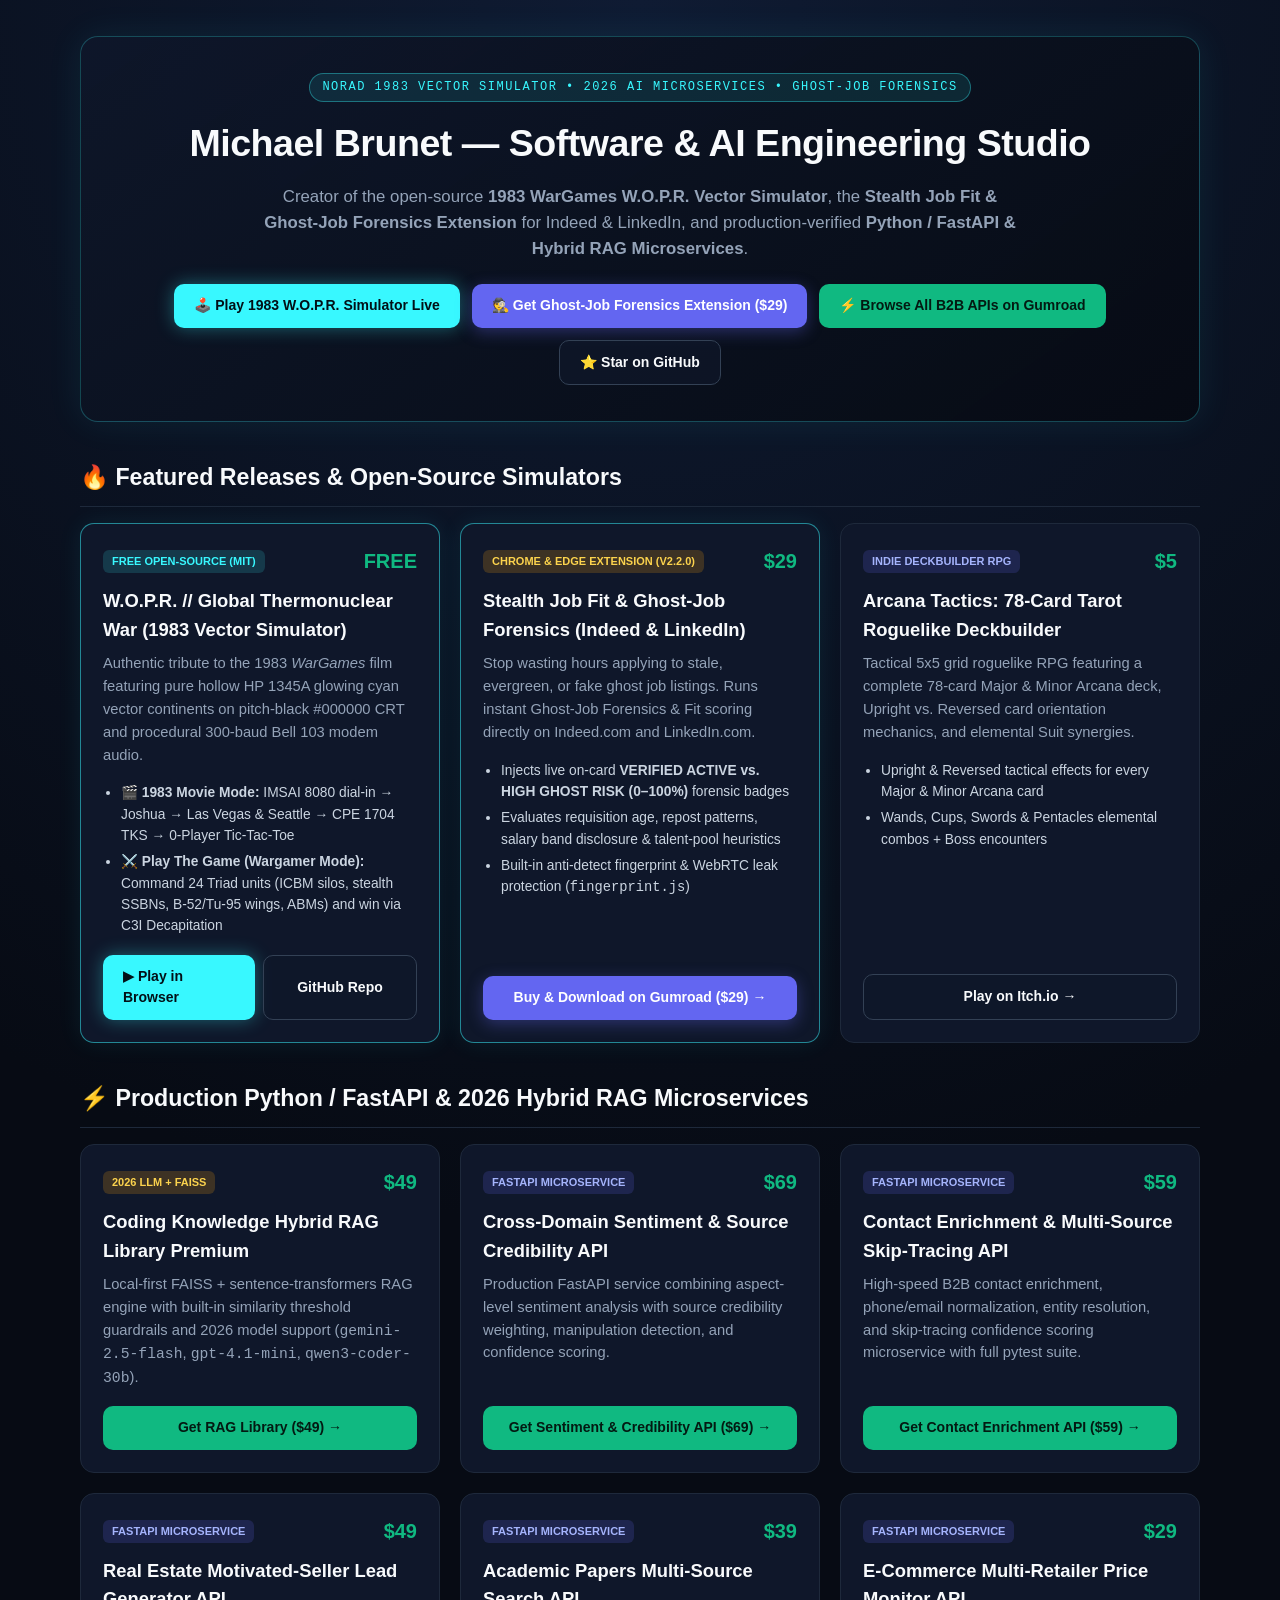
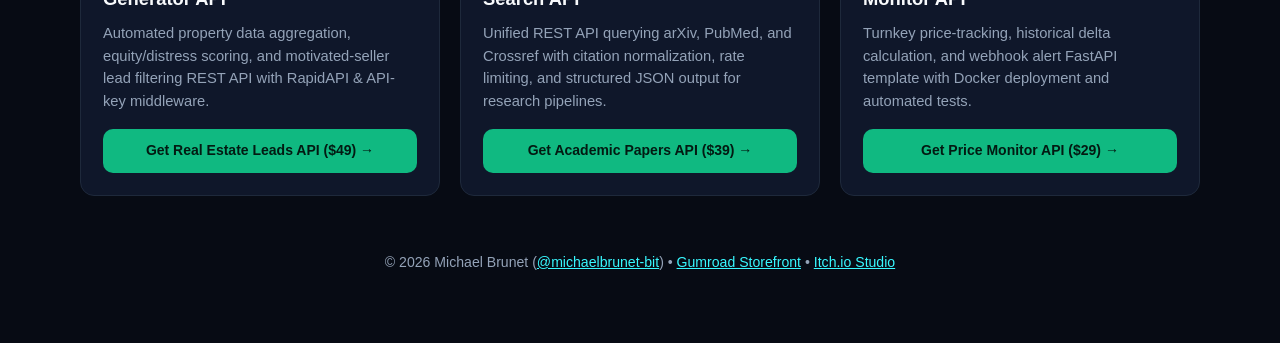
==== index.html @ faa0c436 "Deploy official Developer Storefront & Interactive Demo Hub" ====
<!DOCTYPE html>
<html lang="en">
<head>
  <meta charset="UTF-8" />
  <meta name="viewport" content="width=device-width, initial-scale=1.0" />
  <title>Michael Brunet — AI Engineering, B2B Microservices, Browser Forensics &amp; Retro Simulations</title>
  <meta name="description" content="Production Python/FastAPI B2B microservices, Hybrid FAISS RAG libraries, Stealth Job Fit & Ghost-Job Forensics Chrome Extension, and the open-source 1983 WarGames W.O.P.R. Vector Simulator." />
  <style>
    :root {
      --bg: #070b14;
      --card: #0f172a;
      --border: #1e293b;
      --cyan: #38f8ff;
      --indigo: #6366f1;
      --emerald: #10b981;
      --amber: #f59e0b;
      --text: #f8fafc;
      --muted: #94a3b8;
    }
    * { box-sizing: border-box; }
    body {
      margin: 0;
      font-family: -apple-system, BlinkMacSystemFont, "Segoe UI", Roboto, Inter, sans-serif;
      background: radial-gradient(circle at top, #0f1b33 0%, var(--bg) 60%);
      color: var(--text);
      line-height: 1.55;
    }
    .wrap { max-width: 1160px; margin: 0 auto; padding: 36px 20px 72px; }
    header {
      text-align: center;
      padding: 36px 24px;
      border: 1px solid rgba(56, 248, 255, 0.25);
      border-radius: 18px;
      background: linear-gradient(145deg, rgba(15,23,42,0.92), rgba(7,11,20,0.96));
      box-shadow: 0 0 36px rgba(56, 248, 255, 0.08);
      margin-bottom: 38px;
    }
    .eyebrow {
      display: inline-block;
      font-family: "Courier New", monospace;
      font-size: 12px;
      letter-spacing: 1.5px;
      color: var(--cyan);
      background: rgba(56, 248, 255, 0.1);
      border: 1px solid rgba(56, 248, 255, 0.35);
      padding: 4px 12px;
      border-radius: 999px;
      margin-bottom: 12px;
    }
    h1 { font-size: 2.35rem; margin: 0 0 12px; letter-spacing: -0.5px; }
    .hero-sub { max-width: 760px; margin: 0 auto 22px; color: var(--muted); font-size: 1.05rem; }
    .hero-actions { display: flex; flex-wrap: wrap; gap: 12px; justify-content: center; }
    .btn {
      display: inline-flex; align-items: center; gap: 8px;
      padding: 11px 20px; border-radius: 10px; font-weight: 700; font-size: 14px;
      text-decoration: none; transition: transform 0.15s, box-shadow 0.15s;
    }
    .btn:hover { transform: translateY(-2px); }
    .btn-cyan { background: var(--cyan); color: #021017; box-shadow: 0 0 18px rgba(56,248,255,0.35); }
    .btn-indigo { background: var(--indigo); color: #fff; box-shadow: 0 4px 16px rgba(99,102,241,0.35); }
    .btn-emerald { background: var(--emerald); color: #031a12; }
    .btn-outline { border: 1px solid #334155; color: var(--text); background: rgba(15,23,42,0.7); }
    .section-title {
      font-size: 1.45rem; margin: 38px 0 16px; display: flex; align-items: center; gap: 10px;
      border-bottom: 1px solid var(--border); padding-bottom: 10px;
    }
    .grid {
      display: grid;
      grid-template-columns: repeat(auto-fill, minmax(330px, 1fr));
      gap: 20px;
    }
    .card {
      background: var(--card);
      border: 1px solid var(--border);
      border-radius: 14px;
      padding: 22px;
      display: flex;
      flex-direction: column;
      justify-content: space-between;
    }
    .card.featured {
      border-color: rgba(56, 248, 255, 0.5);
      box-shadow: 0 0 24px rgba(56, 248, 255, 0.08);
    }
    .badge-row { display: flex; justify-content: space-between; align-items: center; margin-bottom: 10px; }
    .tag {
      font-size: 11px; font-weight: 700; text-transform: uppercase;
      padding: 3px 9px; border-radius: 6px; background: rgba(99,102,241,0.18); color: #a5b4fc;
    }
    .tag.free { background: rgba(56,248,255,0.15); color: var(--cyan); }
    .tag.hot { background: rgba(245,158,11,0.2); color: #fcd34d; }
    .price { font-size: 1.25rem; font-weight: 800; color: var(--emerald); }
    .card h3 { margin: 4px 0 8px; font-size: 1.15rem; }
    .card p { color: var(--muted); font-size: 0.92rem; margin: 0 0 16px; }
    .bullets { margin: 0 0 18px; padding-left: 18px; color: #cbd5e1; font-size: 0.86rem; }
    .bullets li { margin-bottom: 5px; }
    footer { text-align: center; margin-top: 56px; color: var(--muted); font-size: 0.88rem; }
  </style>
</head>
<body>
  <div class="wrap">
    <header>
      <div class="eyebrow">NORAD 1983 VECTOR SIMULATOR • 2026 AI MICROSERVICES • GHOST-JOB FORENSICS</div>
      <h1>Michael Brunet — Software &amp; AI Engineering Studio</h1>
      <p class="hero-sub">
        Creator of the open-source <strong>1983 WarGames W.O.P.R. Vector Simulator</strong>, the <strong>Stealth Job Fit &amp; Ghost-Job Forensics Extension</strong> for Indeed &amp; LinkedIn, and production-verified <strong>Python / FastAPI &amp; Hybrid RAG Microservices</strong>.
      </p>
      <div class="hero-actions">
        <a class="btn btn-cyan" href="https://michaelbrunet-bit.github.io/GTW-1983-WOPR-Simulator/" target="_blank">🕹️ Play 1983 W.O.P.R. Simulator Live</a>
        <a class="btn btn-indigo" href="https://brunetmike.gumroad.com/l/uckkb" target="_blank">🕵️ Get Ghost-Job Forensics Extension ($29)</a>
        <a class="btn btn-emerald" href="https://brunetmike.gumroad.com" target="_blank">⚡ Browse All B2B APIs on Gumroad</a>
        <a class="btn btn-outline" href="https://github.com/michaelbrunet-bit/GTW-1983-WOPR-Simulator" target="_blank">⭐ Star on GitHub</a>
      </div>
    </header>

    <h2 class="section-title">🔥 Featured Releases &amp; Open-Source Simulators</h2>
    <div class="grid">
      <div class="card featured">
        <div>
          <div class="badge-row">
            <span class="tag free">FREE OPEN-SOURCE (MIT)</span>
            <span class="price">FREE</span>
          </div>
          <h3>W.O.P.R. // Global Thermonuclear War (1983 Vector Simulator)</h3>
          <p>Authentic tribute to the 1983 <em>WarGames</em> film featuring pure hollow HP 1345A glowing cyan vector continents on pitch-black #000000 CRT and procedural 300-baud Bell 103 modem audio.</p>
          <ul class="bullets">
            <li><strong>🎬 1983 Movie Mode:</strong> IMSAI 8080 dial-in → Joshua → Las Vegas &amp; Seattle → CPE 1704 TKS → 0-Player Tic-Tac-Toe</li>
            <li><strong>⚔️ Play The Game (Wargamer Mode):</strong> Command 24 Triad units (ICBM silos, stealth SSBNs, B-52/Tu-95 wings, ABMs) and win via C3I Decapitation</li>
          </ul>
        </div>
        <div style="display:flex; gap:8px;">
          <a class="btn btn-cyan" style="flex:1; justify-content:center;" href="https://michaelbrunet-bit.github.io/GTW-1983-WOPR-Simulator/" target="_blank">▶ Play in Browser</a>
          <a class="btn btn-outline" style="flex:1; justify-content:center;" href="https://github.com/michaelbrunet-bit/GTW-1983-WOPR-Simulator" target="_blank">GitHub Repo</a>
        </div>
      </div>

      <div class="card featured">
        <div>
          <div class="badge-row">
            <span class="tag hot">CHROME &amp; EDGE EXTENSION (v2.2.0)</span>
            <span class="price">$29</span>
          </div>
          <h3>Stealth Job Fit &amp; Ghost-Job Forensics (Indeed &amp; LinkedIn)</h3>
          <p>Stop wasting hours applying to stale, evergreen, or fake ghost job listings. Runs instant Ghost-Job Forensics &amp; Fit scoring directly on Indeed.com and LinkedIn.com.</p>
          <ul class="bullets">
            <li>Injects live on-card <strong>VERIFIED ACTIVE vs. HIGH GHOST RISK (0–100%)</strong> forensic badges</li>
            <li>Evaluates requisition age, repost patterns, salary band disclosure &amp; talent-pool heuristics</li>
            <li>Built-in anti-detect fingerprint &amp; WebRTC leak protection (<code>fingerprint.js</code>)</li>
          </ul>
        </div>
        <a class="btn btn-indigo" style="justify-content:center;" href="https://brunetmike.gumroad.com/l/uckkb" target="_blank">Buy &amp; Download on Gumroad ($29) →</a>
      </div>

      <div class="card">
        <div>
          <div class="badge-row">
            <span class="tag">INDIE DECKBUILDER RPG</span>
            <span class="price">$5</span>
          </div>
          <h3>Arcana Tactics: 78-Card Tarot Roguelike Deckbuilder</h3>
          <p>Tactical 5x5 grid roguelike RPG featuring a complete 78-card Major &amp; Minor Arcana deck, Upright vs. Reversed card orientation mechanics, and elemental Suit synergies.</p>
          <ul class="bullets">
            <li>Upright &amp; Reversed tactical effects for every Major &amp; Minor Arcana card</li>
            <li>Wands, Cups, Swords &amp; Pentacles elemental combos + Boss encounters</li>
          </ul>
        </div>
        <a class="btn btn-outline" style="justify-content:center;" href="https://michaelbrunet-bit.itch.io/arcana-tactics" target="_blank">Play on Itch.io →</a>
      </div>
    </div>

    <h2 class="section-title">⚡ Production Python / FastAPI &amp; 2026 Hybrid RAG Microservices</h2>
    <div class="grid">
      <div class="card">
        <div>
          <div class="badge-row"><span class="tag hot">2026 LLM + FAISS</span><span class="price">$49</span></div>
          <h3>Coding Knowledge Hybrid RAG Library Premium</h3>
          <p>Local-first FAISS + sentence-transformers RAG engine with built-in similarity threshold guardrails and 2026 model support (<code>gemini-2.5-flash</code>, <code>gpt-4.1-mini</code>, <code>qwen3-coder-30b</code>).</p>
        </div>
        <a class="btn btn-emerald" style="justify-content:center;" href="https://brunetmike.gumroad.com/l/rzuiln" target="_blank">Get RAG Library ($49) →</a>
      </div>

      <div class="card">
        <div>
          <div class="badge-row"><span class="tag">FASTAPI MICROSERVICE</span><span class="price">$69</span></div>
          <h3>Cross-Domain Sentiment &amp; Source Credibility API</h3>
          <p>Production FastAPI service combining aspect-level sentiment analysis with source credibility weighting, manipulation detection, and confidence scoring.</p>
        </div>
        <a class="btn btn-emerald" style="justify-content:center;" href="https://brunetmike.gumroad.com/l/ugtvbv" target="_blank">Get Sentiment &amp; Credibility API ($69) →</a>
      </div>

      <div class="card">
        <div>
          <div class="badge-row"><span class="tag">FASTAPI MICROSERVICE</span><span class="price">$59</span></div>
          <h3>Contact Enrichment &amp; Multi-Source Skip-Tracing API</h3>
          <p>High-speed B2B contact enrichment, phone/email normalization, entity resolution, and skip-tracing confidence scoring microservice with full pytest suite.</p>
        </div>
        <a class="btn btn-emerald" style="justify-content:center;" href="https://brunetmike.gumroad.com/l/qezac" target="_blank">Get Contact Enrichment API ($59) →</a>
      </div>

      <div class="card">
        <div>
          <div class="badge-row"><span class="tag">FASTAPI MICROSERVICE</span><span class="price">$49</span></div>
          <h3>Real Estate Motivated-Seller Lead Generator API</h3>
          <p>Automated property data aggregation, equity/distress scoring, and motivated-seller lead filtering REST API with RapidAPI &amp; API-key middleware.</p>
        </div>
        <a class="btn btn-emerald" style="justify-content:center;" href="https://brunetmike.gumroad.com/l/uaewfq" target="_blank">Get Real Estate Leads API ($49) →</a>
      </div>

      <div class="card">
        <div>
          <div class="badge-row"><span class="tag">FASTAPI MICROSERVICE</span><span class="price">$39</span></div>
          <h3>Academic Papers Multi-Source Search API</h3>
          <p>Unified REST API querying arXiv, PubMed, and Crossref with citation normalization, rate limiting, and structured JSON output for research pipelines.</p>
        </div>
        <a class="btn btn-emerald" style="justify-content:center;" href="https://brunetmike.gumroad.com/l/qjdudp" target="_blank">Get Academic Papers API ($39) →</a>
      </div>

      <div class="card">
        <div>
          <div class="badge-row"><span class="tag">FASTAPI MICROSERVICE</span><span class="price">$29</span></div>
          <h3>E-Commerce Multi-Retailer Price Monitor API</h3>
          <p>Turnkey price-tracking, historical delta calculation, and webhook alert FastAPI template with Docker deployment and automated tests.</p>
        </div>
        <a class="btn btn-emerald" style="justify-content:center;" href="https://brunetmike.gumroad.com/l/wcsjlz" target="_blank">Get Price Monitor API ($29) →</a>
      </div>
    </div>

    <footer>
      © 2026 Michael Brunet (<a href="https://github.com/michaelbrunet-bit" style="color:var(--cyan);">@michaelbrunet-bit</a>) •
      <a href="https://brunetmike.gumroad.com" style="color:var(--cyan);">Gumroad Storefront</a> •
      <a href="https://michaelbrunet-bit.itch.io" style="color:var(--cyan);">Itch.io Studio</a>
    </footer>
  </div>
</body>
</html>
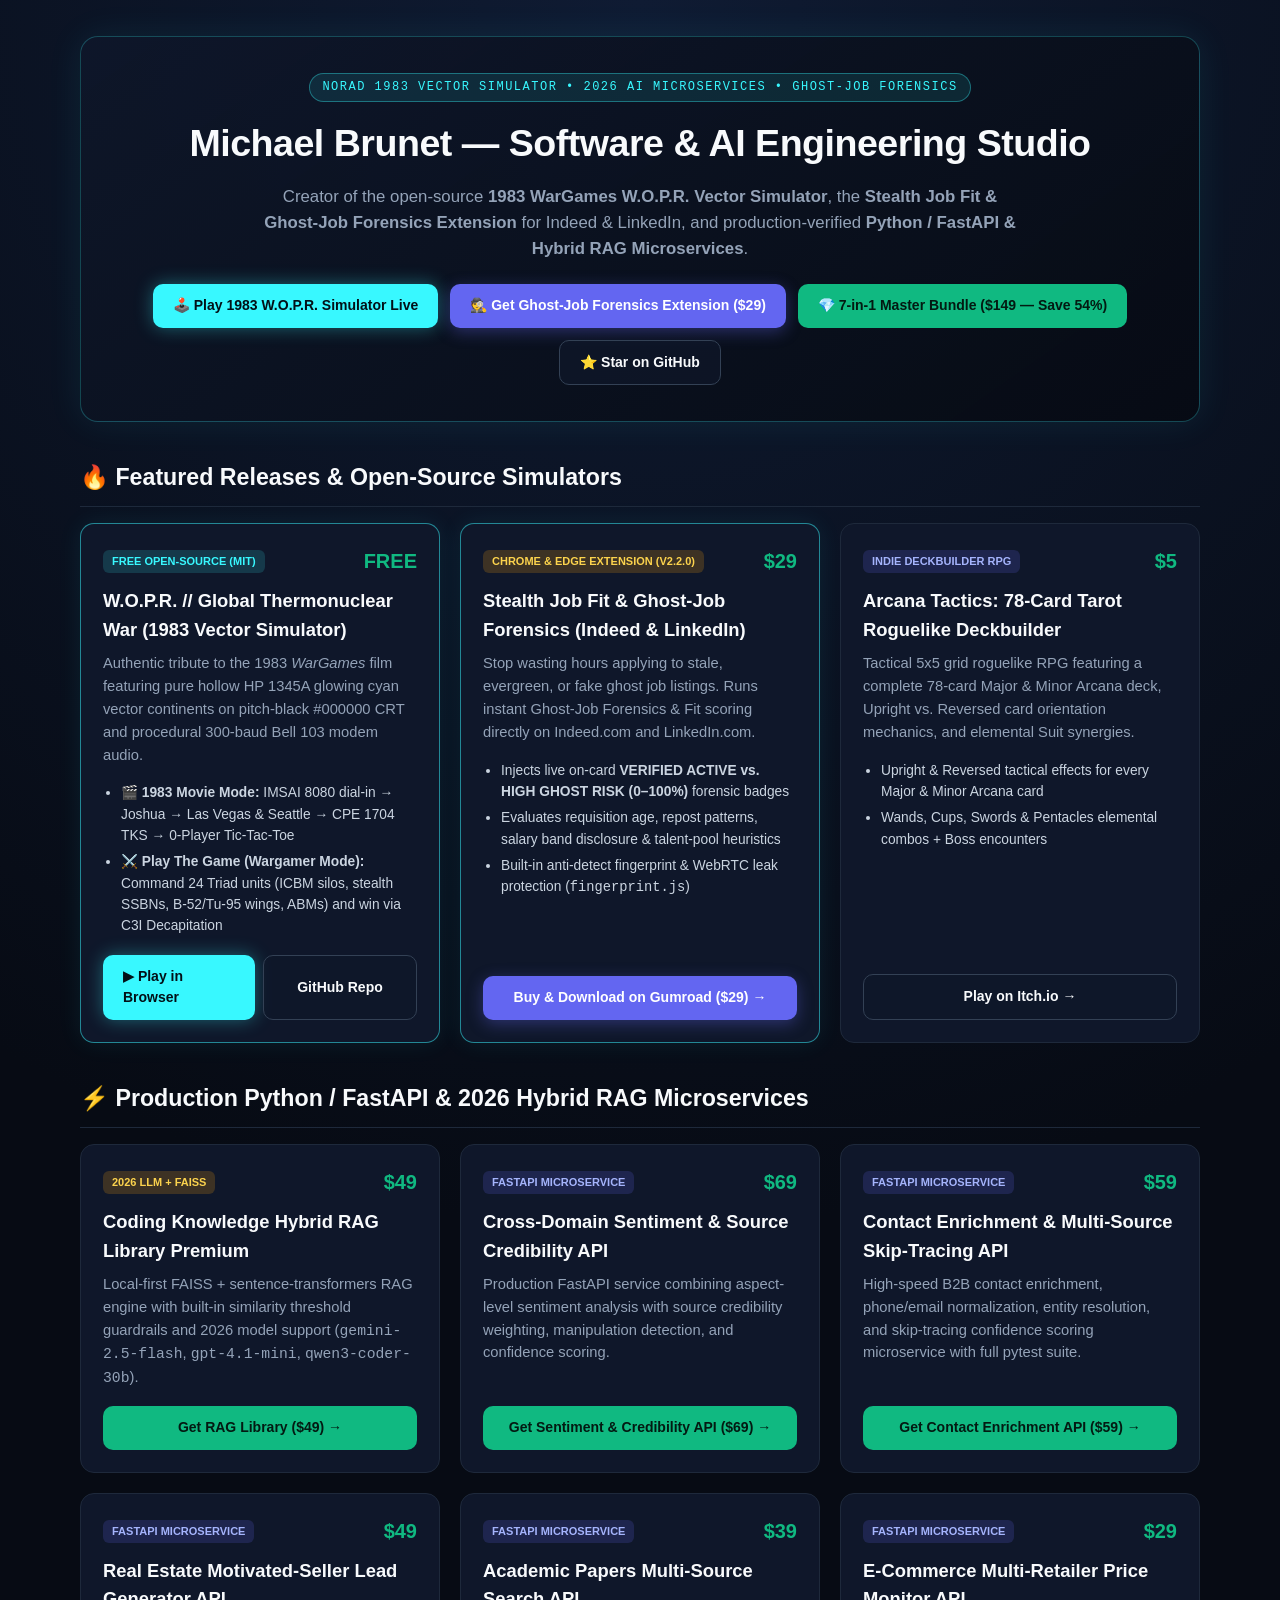
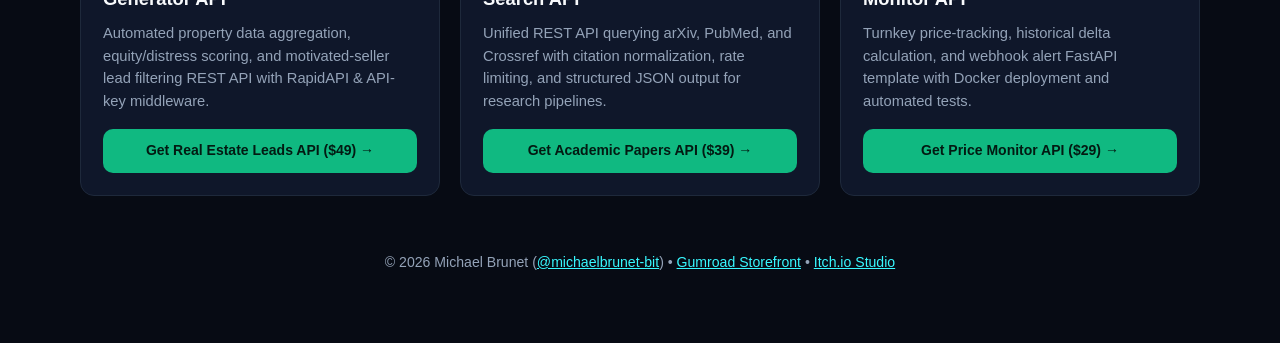
==== commit c68c0ff0: "Add live  7-in-1 Master Bundle link to storefront" ====
--- a/index.html
+++ b/index.html
@@ -108,7 +108,7 @@
       <div class="hero-actions">
         <a class="btn btn-cyan" href="https://michaelbrunet-bit.github.io/GTW-1983-WOPR-Simulator/" target="_blank">🕹️ Play 1983 W.O.P.R. Simulator Live</a>
         <a class="btn btn-indigo" href="https://brunetmike.gumroad.com/l/uckkb" target="_blank">🕵️ Get Ghost-Job Forensics Extension ($29)</a>
-        <a class="btn btn-emerald" href="https://brunetmike.gumroad.com" target="_blank">⚡ Browse All B2B APIs on Gumroad</a>
+        <a class="btn btn-emerald" href="https://brunetmike.gumroad.com/l/hqenev" target="_blank">💎 7-in-1 Master Bundle ($149 — Save 54%)</a>
         <a class="btn btn-outline" href="https://github.com/michaelbrunet-bit/GTW-1983-WOPR-Simulator" target="_blank">⭐ Star on GitHub</a>
       </div>
     </header>
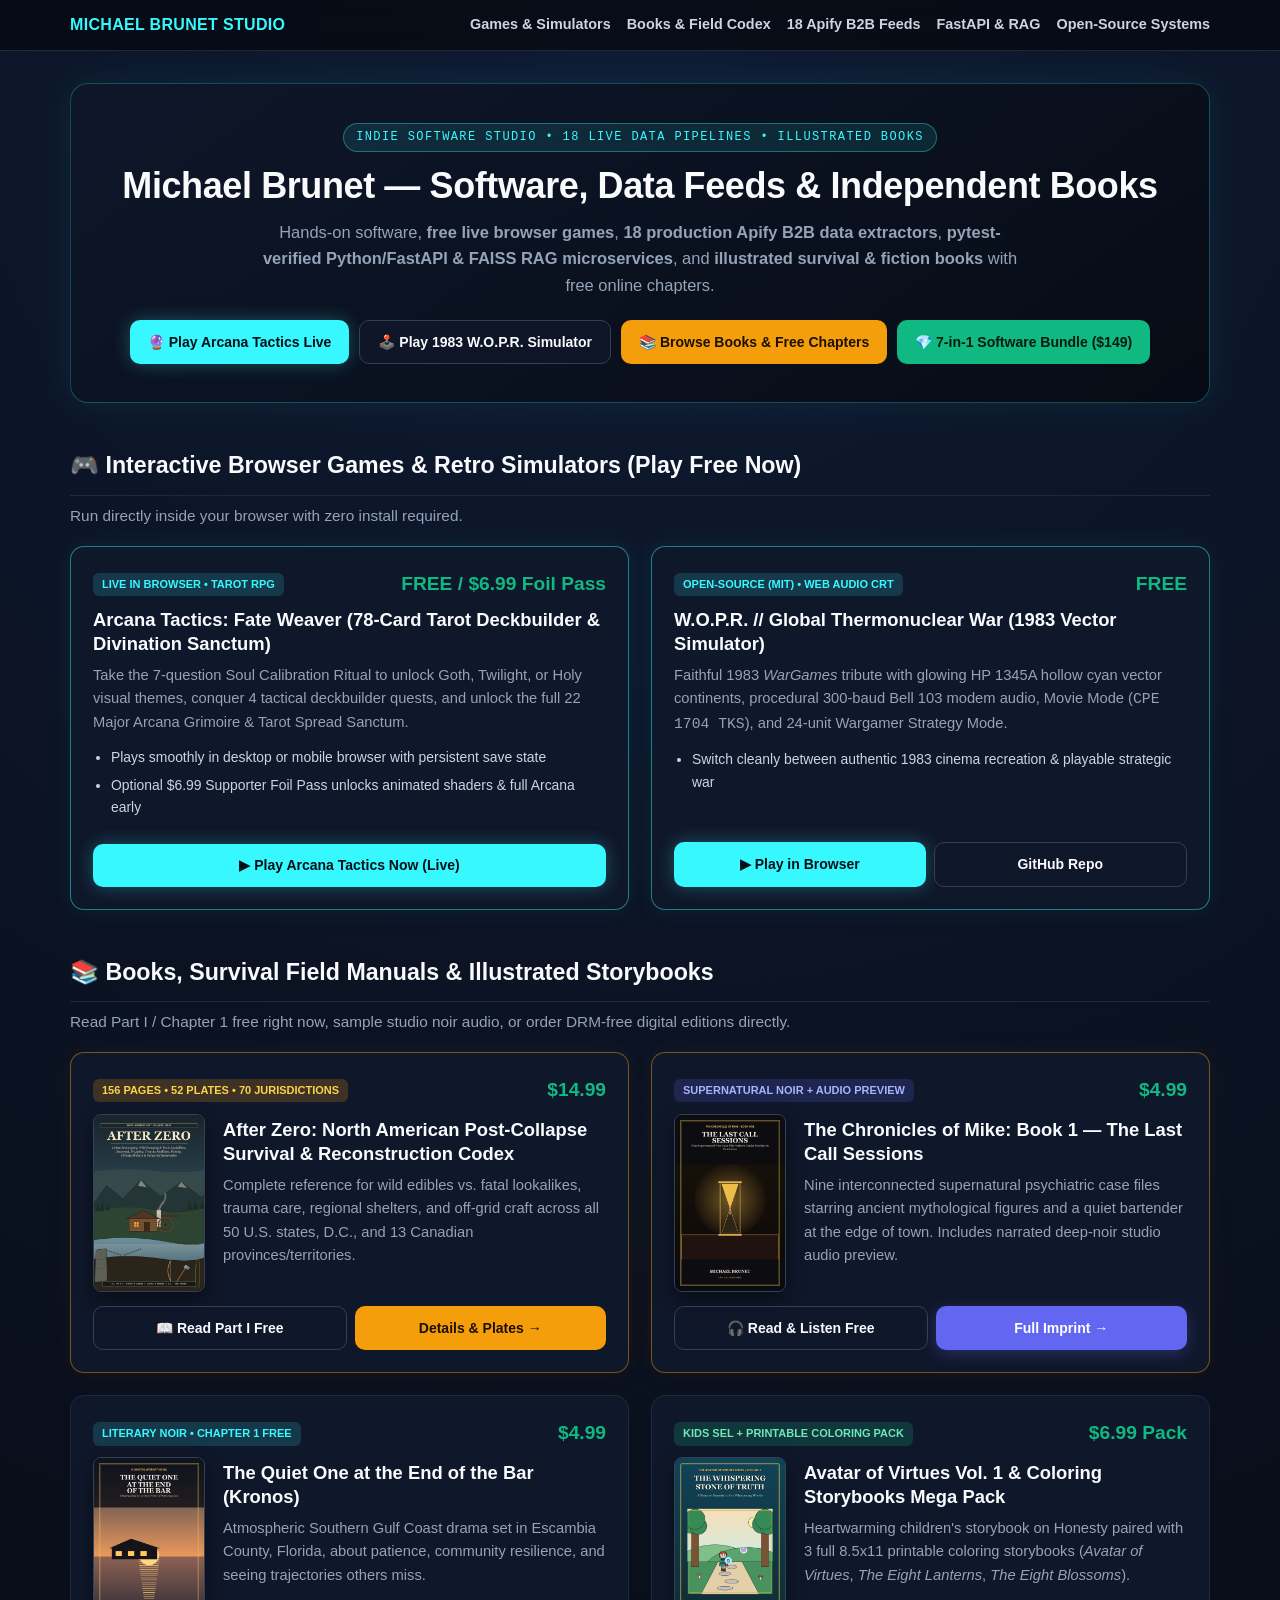
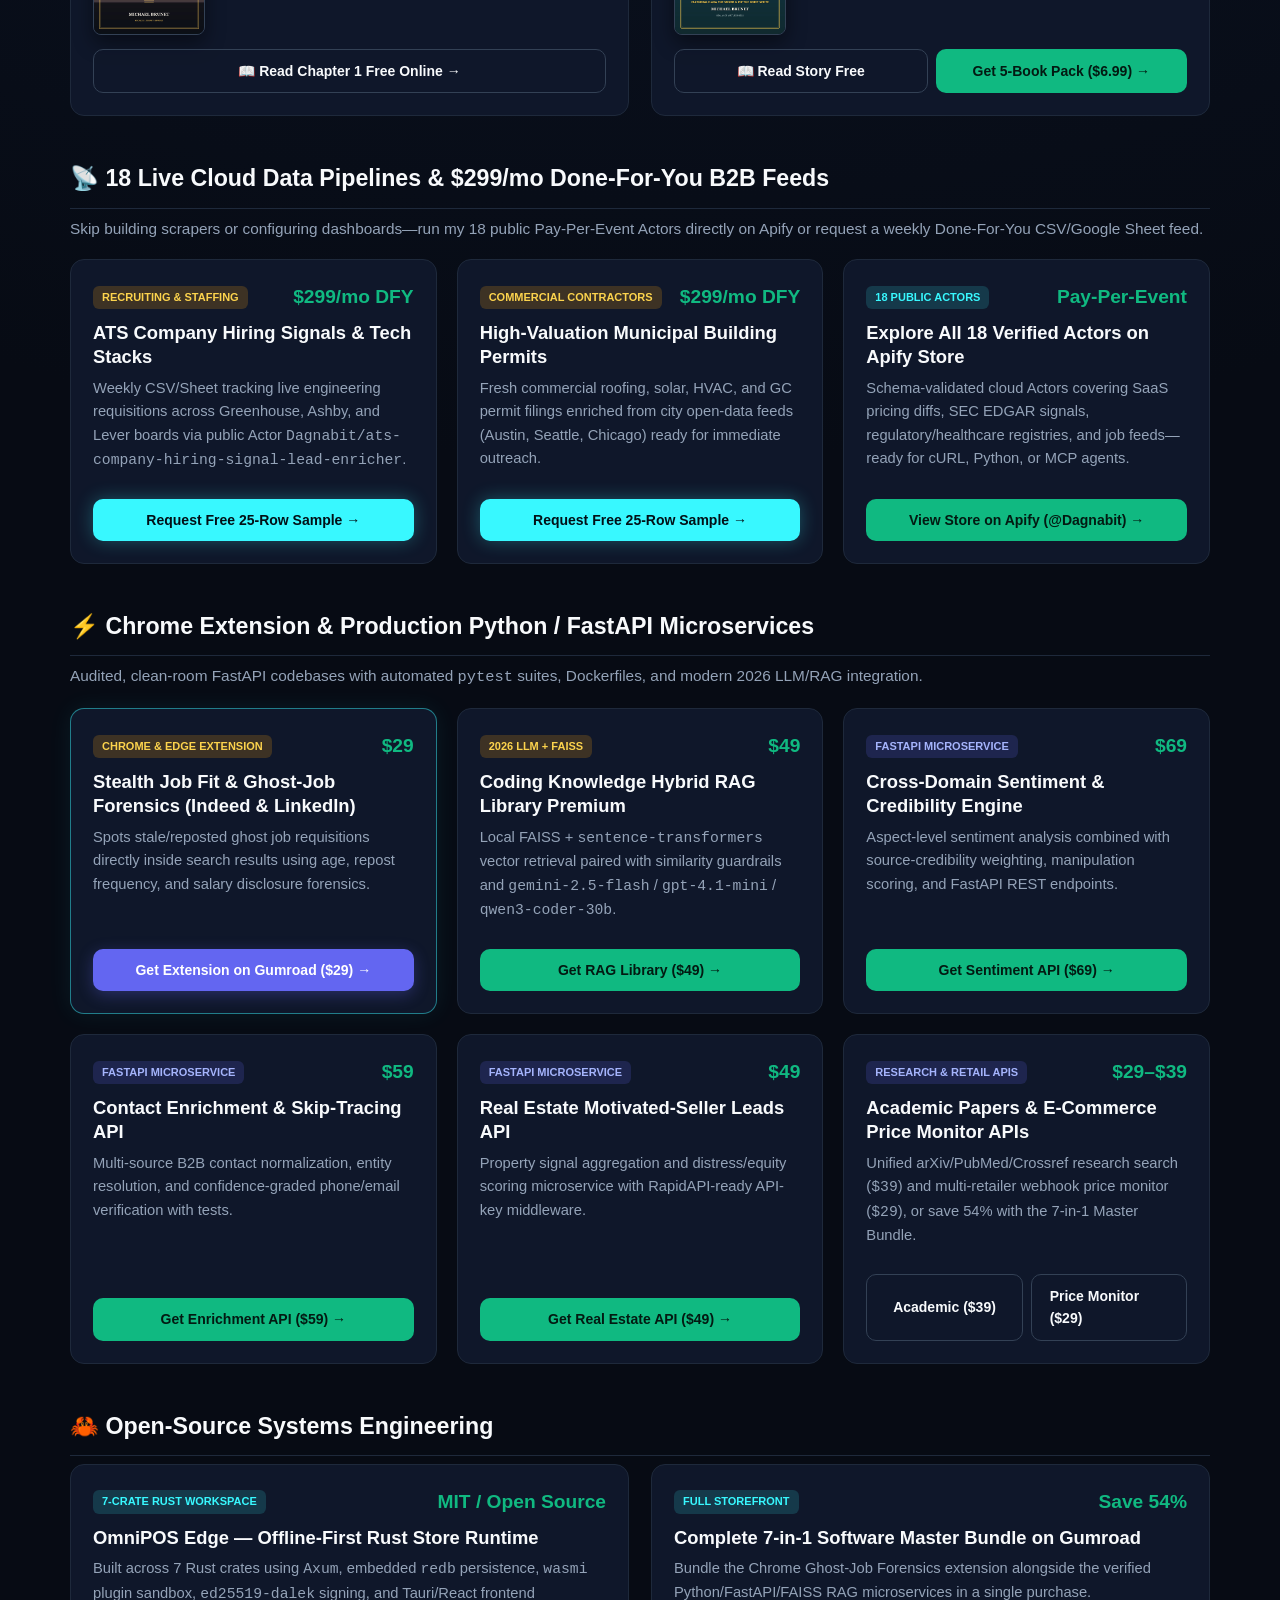
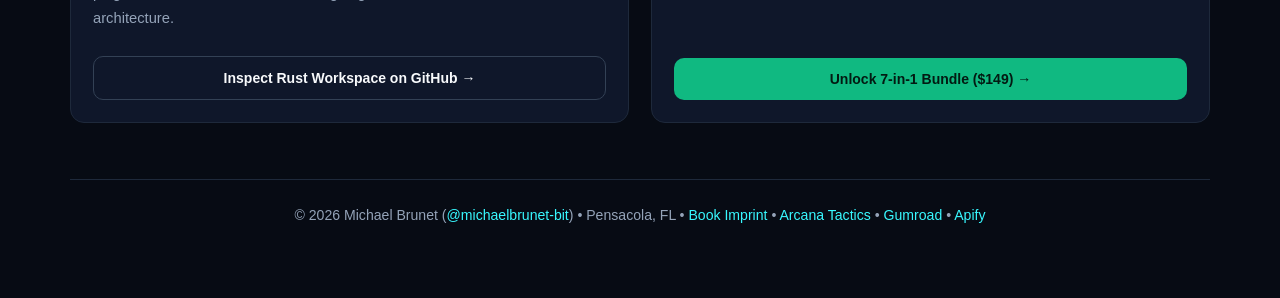
==== commit fcbb6848: "Launch live books imprint, playable Arcana Tactics, Apify B2B showcase, and SEO sitemap" ====
--- a/index.html
+++ b/index.html
@@ -3,43 +3,77 @@
 <head>
   <meta charset="UTF-8" />
   <meta name="viewport" content="width=device-width, initial-scale=1.0" />
-  <title>Michael Brunet — AI Engineering, B2B Microservices, Browser Forensics &amp; Retro Simulations</title>
-  <meta name="description" content="Production Python/FastAPI B2B microservices, Hybrid FAISS RAG libraries, Stealth Job Fit & Ghost-Job Forensics Chrome Extension, and the open-source 1983 WarGames W.O.P.R. Vector Simulator." />
+  <title>Michael Brunet — Software Studio, Live Games, AI Microservices, Apify Feeds &amp; Books</title>
+  <meta name="description" content="Play Arcana Tactics &amp; 1983 W.O.P.R. Simulator live, explore 18 Apify B2B data extractors, verified Python/FastAPI microservices on Gumroad, and illustrated books." />
+  <link rel="canonical" href="https://michaelbrunet-bit.github.io/" />
+  <meta property="og:title" content="Michael Brunet — Software Studio, Live Games, AI Microservices, Apify Feeds &amp; Books" />
+  <meta property="og:description" content="Play Arcana Tactics &amp; 1983 W.O.P.R. Simulator live, explore 18 Apify B2B data extractors, verified Python/FastAPI microservices on Gumroad, and illustrated books." />
+  <meta property="og:type" content="website" />
+  <meta property="og:url" content="https://michaelbrunet-bit.github.io/" />
+  <meta property="og:image" content="https://michaelbrunet-bit.github.io/GTW-1983-WOPR-Simulator/cover_630x500.png" />
+  <meta name="twitter:card" content="summary_large_image" />
+  <meta name="twitter:title" content="Michael Brunet — Software Studio, Live Games, AI Microservices, Apify Feeds &amp; Books" />
+  <meta name="twitter:description" content="Play Arcana Tactics &amp; 1983 W.O.P.R. Simulator live, explore 18 Apify B2B data extractors, verified Python/FastAPI microservices on Gumroad, and illustrated books." />
   <style>
     :root {
       --bg: #070b14;
       --card: #0f172a;
+      --card-2: #111c33;
       --border: #1e293b;
       --cyan: #38f8ff;
       --indigo: #6366f1;
       --emerald: #10b981;
       --amber: #f59e0b;
+      --rose: #f43f5e;
       --text: #f8fafc;
       --muted: #94a3b8;
     }
     * { box-sizing: border-box; }
+    html { scroll-behavior: smooth; }
     body {
       margin: 0;
       font-family: -apple-system, BlinkMacSystemFont, "Segoe UI", Roboto, Inter, sans-serif;
-      background: radial-gradient(circle at top, #0f1b33 0%, var(--bg) 60%);
+      background: radial-gradient(circle at top, #0f1b33 0%, var(--bg) 58%);
       color: var(--text);
-      line-height: 1.55;
-    }
-    .wrap { max-width: 1160px; margin: 0 auto; padding: 36px 20px 72px; }
-    header {
+      line-height: 1.6;
+    }
+    .topnav {
+      position: sticky;
+      top: 0;
+      z-index: 40;
+      background: rgba(7, 11, 20, 0.92);
+      backdrop-filter: blur(10px);
+      border-bottom: 1px solid var(--border);
+    }
+    .topnav-inner {
+      max-width: 1180px;
+      margin: 0 auto;
+      padding: 12px 20px;
+      display: flex;
+      justify-content: space-between;
+      align-items: center;
+      flex-wrap: wrap;
+      gap: 12px;
+    }
+    .brand { font-weight: 800; color: var(--cyan); text-decoration: none; font-size: 1rem; letter-spacing: 0.02em; }
+    .navlinks { display: flex; flex-wrap: wrap; gap: 16px; }
+    .navlinks a { color: #cbd5e1; text-decoration: none; font-size: 0.9rem; font-weight: 600; }
+    .navlinks a:hover { color: var(--cyan); }
+    .wrap { max-width: 1180px; margin: 0 auto; padding: 32px 20px 72px; }
+    header.hero {
       text-align: center;
-      padding: 36px 24px;
+      padding: 38px 24px;
       border: 1px solid rgba(56, 248, 255, 0.25);
       border-radius: 18px;
       background: linear-gradient(145deg, rgba(15,23,42,0.92), rgba(7,11,20,0.96));
       box-shadow: 0 0 36px rgba(56, 248, 255, 0.08);
-      margin-bottom: 38px;
+      margin-bottom: 36px;
     }
     .eyebrow {
       display: inline-block;
       font-family: "Courier New", monospace;
       font-size: 12px;
-      letter-spacing: 1.5px;
+      letter-spacing: 1.4px;
       color: var(--cyan);
       background: rgba(56, 248, 255, 0.1);
       border: 1px solid rgba(56, 248, 255, 0.35);
@@ -47,27 +81,37 @@
       border-radius: 999px;
       margin-bottom: 12px;
     }
-    h1 { font-size: 2.35rem; margin: 0 0 12px; letter-spacing: -0.5px; }
-    .hero-sub { max-width: 760px; margin: 0 auto 22px; color: var(--muted); font-size: 1.05rem; }
-    .hero-actions { display: flex; flex-wrap: wrap; gap: 12px; justify-content: center; }
+    h1 { font-size: 2.25rem; margin: 0 0 12px; letter-spacing: -0.4px; line-height: 1.2; }
+    .hero-sub { max-width: 780px; margin: 0 auto 22px; color: var(--muted); font-size: 1.03rem; }
+    .hero-actions { display: flex; flex-wrap: wrap; gap: 10px; justify-content: center; }
     .btn {
-      display: inline-flex; align-items: center; gap: 8px;
-      padding: 11px 20px; border-radius: 10px; font-weight: 700; font-size: 14px;
-      text-decoration: none; transition: transform 0.15s, box-shadow 0.15s;
+      display: inline-flex; align-items: center; justify-content: center; gap: 7px;
+      padding: 10px 18px; border-radius: 10px; font-weight: 700; font-size: 14px;
+      text-decoration: none; transition: transform 0.15s, box-shadow 0.15s; cursor: pointer;
     }
     .btn:hover { transform: translateY(-2px); }
-    .btn-cyan { background: var(--cyan); color: #021017; box-shadow: 0 0 18px rgba(56,248,255,0.35); }
-    .btn-indigo { background: var(--indigo); color: #fff; box-shadow: 0 4px 16px rgba(99,102,241,0.35); }
+    .btn-cyan { background: var(--cyan); color: #021017; box-shadow: 0 0 18px rgba(56,248,255,0.28); }
+    .btn-indigo { background: var(--indigo); color: #fff; box-shadow: 0 4px 16px rgba(99,102,241,0.3); }
     .btn-emerald { background: var(--emerald); color: #031a12; }
-    .btn-outline { border: 1px solid #334155; color: var(--text); background: rgba(15,23,42,0.7); }
+    .btn-amber { background: var(--amber); color: #1c1002; }
+    .btn-outline { border: 1px solid #334155; color: var(--text); background: rgba(15,23,42,0.75); }
     .section-title {
-      font-size: 1.45rem; margin: 38px 0 16px; display: flex; align-items: center; gap: 10px;
+      font-size: 1.45rem; margin: 44px 0 8px; display: flex; align-items: center; gap: 10px;
       border-bottom: 1px solid var(--border); padding-bottom: 10px;
     }
+    .section-lead { color: var(--muted); margin: 0 0 18px; font-size: 0.96rem; }
     .grid {
       display: grid;
       grid-template-columns: repeat(auto-fill, minmax(330px, 1fr));
       gap: 20px;
+    }
+    .grid-2 {
+      display: grid;
+      grid-template-columns: repeat(auto-fill, minmax(460px, 1fr));
+      gap: 22px;
+    }
+    @media (max-width: 560px) {
+      .grid-2 { grid-template-columns: 1fr; }
     }
     .card {
       background: var(--card);
@@ -77,159 +121,302 @@
       display: flex;
       flex-direction: column;
       justify-content: space-between;
+      gap: 14px;
     }
     .card.featured {
-      border-color: rgba(56, 248, 255, 0.5);
-      box-shadow: 0 0 24px rgba(56, 248, 255, 0.08);
-    }
-    .badge-row { display: flex; justify-content: space-between; align-items: center; margin-bottom: 10px; }
+      border-color: rgba(56, 248, 255, 0.45);
+      box-shadow: 0 0 24px rgba(56, 248, 255, 0.07);
+    }
+    .card.book-featured {
+      border-color: rgba(245, 158, 11, 0.45);
+      box-shadow: 0 0 24px rgba(245, 158, 11, 0.06);
+    }
+    .badge-row { display: flex; justify-content: space-between; align-items: center; gap: 8px; margin-bottom: 8px; flex-wrap: wrap; }
     .tag {
       font-size: 11px; font-weight: 700; text-transform: uppercase;
       padding: 3px 9px; border-radius: 6px; background: rgba(99,102,241,0.18); color: #a5b4fc;
     }
     .tag.free { background: rgba(56,248,255,0.15); color: var(--cyan); }
     .tag.hot { background: rgba(245,158,11,0.2); color: #fcd34d; }
-    .price { font-size: 1.25rem; font-weight: 800; color: var(--emerald); }
-    .card h3 { margin: 4px 0 8px; font-size: 1.15rem; }
-    .card p { color: var(--muted); font-size: 0.92rem; margin: 0 0 16px; }
-    .bullets { margin: 0 0 18px; padding-left: 18px; color: #cbd5e1; font-size: 0.86rem; }
+    .tag.green { background: rgba(16,185,129,0.2); color: #6ee7b7; }
+    .price { font-size: 1.2rem; font-weight: 800; color: var(--emerald); }
+    .card h3 { margin: 4px 0 8px; font-size: 1.15rem; line-height: 1.3; }
+    .card p { color: var(--muted); font-size: 0.92rem; margin: 0 0 12px; }
+    .bullets { margin: 0 0 12px; padding-left: 18px; color: #cbd5e1; font-size: 0.87rem; }
     .bullets li { margin-bottom: 5px; }
-    footer { text-align: center; margin-top: 56px; color: var(--muted); font-size: 0.88rem; }
+    .book-flex { display: flex; gap: 18px; align-items: flex-start; }
+    .book-cover { width: 112px; flex-shrink: 0; border-radius: 8px; border: 1px solid #334155; box-shadow: 0 8px 20px rgba(0,0,0,0.45); }
+    .gallery { display: grid; grid-template-columns: repeat(auto-fit, minmax(150px, 1fr)); gap: 10px; margin: 12px 0; }
+    .gallery img { width: 100%; border-radius: 8px; border: 1px solid #334155; }
+    .reader-box {
+      max-width: 780px;
+      margin: 24px auto;
+      background: #0f172a;
+      border: 1px solid #1e293b;
+      border-radius: 16px;
+      padding: 36px 32px;
+      font-family: Georgia, "Times New Roman", serif;
+      font-size: 1.07rem;
+      line-height: 1.82;
+      color: #e2e8f0;
+    }
+    .reader-box h2, .reader-box h3 { font-family: -apple-system, BlinkMacSystemFont, "Segoe UI", sans-serif; color: #fde68a; }
+    .reader-box blockquote { border-left: 3px solid var(--amber); margin: 16px 0; padding: 6px 16px; background: rgba(245,158,11,0.08); border-radius: 0 8px 8px 0; color: #fef3c7; }
+    .reader-box hr { border: none; border-top: 1px solid #334155; margin: 22px 0; }
+    audio { width: 100%; margin: 8px 0; border-radius: 8px; }
+    .fulfillment-note { font-size: 0.8rem; color: #94a3b8; border-top: 1px dashed #334155; padding-top: 8px; }
+    footer { text-align: center; margin-top: 56px; padding-top: 24px; border-top: 1px solid var(--border); color: var(--muted); font-size: 0.88rem; }
+    footer a { color: var(--cyan); text-decoration: none; }
   </style>
 </head>
 <body>
+  <nav class="topnav">
+    <div class="topnav-inner">
+      <a class="brand" href="https://michaelbrunet-bit.github.io/">MICHAEL BRUNET STUDIO</a>
+      <div class="navlinks">
+        <a href="https://michaelbrunet-bit.github.io/#games">Games &amp; Simulators</a>
+        <a href="https://michaelbrunet-bit.github.io/books/">Books &amp; Field Codex</a>
+        <a href="https://michaelbrunet-bit.github.io/#data-feeds">18 Apify B2B Feeds</a>
+        <a href="https://michaelbrunet-bit.github.io/#apis">FastAPI &amp; RAG</a>
+        <a href="https://michaelbrunet-bit.github.io/#systems">Open-Source Systems</a>
+      </div>
+    </div>
+  </nav>
   <div class="wrap">
-    <header>
-      <div class="eyebrow">NORAD 1983 VECTOR SIMULATOR • 2026 AI MICROSERVICES • GHOST-JOB FORENSICS</div>
-      <h1>Michael Brunet — Software &amp; AI Engineering Studio</h1>
+    <header class="hero">
+      <div class="eyebrow">INDIE SOFTWARE STUDIO • 18 LIVE DATA PIPELINES • ILLUSTRATED BOOKS</div>
+      <h1>Michael Brunet — Software, Data Feeds &amp; Independent Books</h1>
       <p class="hero-sub">
-        Creator of the open-source <strong>1983 WarGames W.O.P.R. Vector Simulator</strong>, the <strong>Stealth Job Fit &amp; Ghost-Job Forensics Extension</strong> for Indeed &amp; LinkedIn, and production-verified <strong>Python / FastAPI &amp; Hybrid RAG Microservices</strong>.
+        Hands-on software, <strong>free live browser games</strong>, <strong>18 production Apify B2B data extractors</strong>, <strong>pytest-verified Python/FastAPI &amp; FAISS RAG microservices</strong>, and <strong>illustrated survival &amp; fiction books</strong> with free online chapters.
       </p>
       <div class="hero-actions">
-        <a class="btn btn-cyan" href="https://michaelbrunet-bit.github.io/GTW-1983-WOPR-Simulator/" target="_blank">🕹️ Play 1983 W.O.P.R. Simulator Live</a>
-        <a class="btn btn-indigo" href="https://brunetmike.gumroad.com/l/uckkb" target="_blank">🕵️ Get Ghost-Job Forensics Extension ($29)</a>
-        <a class="btn btn-emerald" href="https://brunetmike.gumroad.com/l/hqenev" target="_blank">💎 7-in-1 Master Bundle ($149 — Save 54%)</a>
-        <a class="btn btn-outline" href="https://github.com/michaelbrunet-bit/GTW-1983-WOPR-Simulator" target="_blank">⭐ Star on GitHub</a>
+        <a class="btn btn-cyan" href="https://michaelbrunet-bit.github.io/arcana-tactics/">🔮 Play Arcana Tactics Live</a>
+        <a class="btn btn-outline" href="https://michaelbrunet-bit.github.io/GTW-1983-WOPR-Simulator/">🕹️ Play 1983 W.O.P.R. Simulator</a>
+        <a class="btn btn-amber" href="https://michaelbrunet-bit.github.io/books/">📚 Browse Books &amp; Free Chapters</a>
+        <a class="btn btn-emerald" href="https://brunetmike.gumroad.com/l/hqenev" target="_blank" rel="noopener">💎 7-in-1 Software Bundle ($149)</a>
       </div>
     </header>
 
-    <h2 class="section-title">🔥 Featured Releases &amp; Open-Source Simulators</h2>
+    <h2 class="section-title" id="games">🎮 Interactive Browser Games &amp; Retro Simulators (Play Free Now)</h2>
+    <p class="section-lead">Run directly inside your browser with zero install required.</p>
+    <div class="grid-2">
+      <div class="card featured">
+        <div>
+          <div class="badge-row">
+            <span class="tag free">LIVE IN BROWSER • TAROT RPG</span>
+            <span class="price">FREE / $6.99 Foil Pass</span>
+          </div>
+          <h3>Arcana Tactics: Fate Weaver (78-Card Tarot Deckbuilder &amp; Divination Sanctum)</h3>
+          <p>Take the 7-question Soul Calibration Ritual to unlock Goth, Twilight, or Holy visual themes, conquer 4 tactical deckbuilder quests, and unlock the full 22 Major Arcana Grimoire &amp; Tarot Spread Sanctum.</p>
+          <ul class="bullets">
+            <li>Plays smoothly in desktop or mobile browser with persistent save state</li>
+            <li>Optional $6.99 Supporter Foil Pass unlocks animated shaders &amp; full Arcana early</li>
+          </ul>
+        </div>
+        <a class="btn btn-cyan" href="https://michaelbrunet-bit.github.io/arcana-tactics/">▶ Play Arcana Tactics Now (Live)</a>
+      </div>
+
+      <div class="card featured">
+        <div>
+          <div class="badge-row">
+            <span class="tag free">OPEN-SOURCE (MIT) • WEB AUDIO CRT</span>
+            <span class="price">FREE</span>
+          </div>
+          <h3>W.O.P.R. // Global Thermonuclear War (1983 Vector Simulator)</h3>
+          <p>Faithful 1983 <em>WarGames</em> tribute with glowing HP 1345A hollow cyan vector continents, procedural 300-baud Bell 103 modem audio, Movie Mode (<code>CPE 1704 TKS</code>), and 24-unit Wargamer Strategy Mode.</p>
+          <ul class="bullets">
+            <li>Switch cleanly between authentic 1983 cinema recreation &amp; playable strategic war</li>
+          </ul>
+        </div>
+        <div style="display:flex; gap:8px;">
+          <a class="btn btn-cyan" style="flex:1;" href="https://michaelbrunet-bit.github.io/GTW-1983-WOPR-Simulator/">▶ Play in Browser</a>
+          <a class="btn btn-outline" style="flex:1;" href="https://github.com/michaelbrunet-bit/GTW-1983-WOPR-Simulator" target="_blank" rel="noopener">GitHub Repo</a>
+        </div>
+      </div>
+    </div>
+
+    <h2 class="section-title" id="books">📚 Books, Survival Field Manuals &amp; Illustrated Storybooks</h2>
+    <p class="section-lead">Read Part I / Chapter 1 free right now, sample studio noir audio, or order DRM-free digital editions directly.</p>
+    <div class="grid-2">
+      <div class="card book-featured">
+        <div>
+          <div class="badge-row"><span class="tag hot">156 PAGES • 52 PLATES • 70 JURISDICTIONS</span><span class="price">$14.99</span></div>
+          <div class="book-flex">
+            <img class="book-cover" src="./books/assets/After_Zero_North_America_KDP_Kindle_Cover.jpg" alt="After Zero Book Cover" />
+            <div>
+              <h3>After Zero: North American Post-Collapse Survival &amp; Reconstruction Codex</h3>
+              <p>Complete reference for wild edibles vs. fatal lookalikes, trauma care, regional shelters, and off-grid craft across all 50 U.S. states, D.C., and 13 Canadian provinces/territories.</p>
+            </div>
+          </div>
+        </div>
+        <div style="display:flex; gap:8px; flex-wrap:wrap;">
+          <a class="btn btn-outline" style="flex:1;" href="https://michaelbrunet-bit.github.io/books/read-after-zero.html">📖 Read Part I Free</a>
+          <a class="btn btn-amber" style="flex:1;" href="https://michaelbrunet-bit.github.io/books/#after-zero">Details &amp; Plates →</a>
+        </div>
+      </div>
+
+      <div class="card book-featured">
+        <div>
+          <div class="badge-row"><span class="tag">SUPERNATURAL NOIR + AUDIO PREVIEW</span><span class="price">$4.99</span></div>
+          <div class="book-flex">
+            <img class="book-cover" src="./books/assets/Chronicles_of_Mike_Book1_Kindle_Cover_1600x2560_300dpi.jpg" alt="Chronicles of Mike Cover" />
+            <div>
+              <h3>The Chronicles of Mike: Book 1 — The Last Call Sessions</h3>
+              <p>Nine interconnected supernatural psychiatric case files starring ancient mythological figures and a quiet bartender at the edge of town. Includes narrated deep-noir studio audio preview.</p>
+            </div>
+          </div>
+        </div>
+        <div style="display:flex; gap:8px; flex-wrap:wrap;">
+          <a class="btn btn-outline" style="flex:1;" href="https://michaelbrunet-bit.github.io/books/read-chronicles-of-mike.html">🎧 Read &amp; Listen Free</a>
+          <a class="btn btn-indigo" style="flex:1;" href="https://michaelbrunet-bit.github.io/books/#chronicles-of-mike">Full Imprint →</a>
+        </div>
+      </div>
+
+      <div class="card">
+        <div>
+          <div class="badge-row"><span class="tag free">LITERARY NOIR • CHAPTER 1 FREE</span><span class="price">$4.99</span></div>
+          <div class="book-flex">
+            <img class="book-cover" src="./books/assets/The_Quiet_One_Kronos_Kindle_Cover_1600x2560_300dpi.jpg" alt="Kronos Cover" />
+            <div>
+              <h3>The Quiet One at the End of the Bar (Kronos)</h3>
+              <p>Atmospheric Southern Gulf Coast drama set in Escambia County, Florida, about patience, community resilience, and seeing trajectories others miss.</p>
+            </div>
+          </div>
+        </div>
+        <a class="btn btn-outline" href="https://michaelbrunet-bit.github.io/books/read-kronos.html">📖 Read Chapter 1 Free Online →</a>
+      </div>
+
+      <div class="card">
+        <div>
+          <div class="badge-row"><span class="tag green">KIDS SEL + PRINTABLE COLORING PACK</span><span class="price">$6.99 Pack</span></div>
+          <div class="book-flex">
+            <img class="book-cover" src="./books/assets/Avatar_of_Virtues_Vol1_Kindle_eBook_Cover_1600x2560_300dpi.jpg" alt="Avatar of Virtues Cover" />
+            <div>
+              <h3>Avatar of Virtues Vol. 1 &amp; Coloring Storybooks Mega Pack</h3>
+              <p>Heartwarming children's storybook on Honesty paired with 3 full 8.5x11 printable coloring storybooks (<em>Avatar of Virtues</em>, <em>The Eight Lanterns</em>, <em>The Eight Blossoms</em>).</p>
+            </div>
+          </div>
+        </div>
+        <div style="display:flex; gap:8px; flex-wrap:wrap;">
+          <a class="btn btn-outline" style="flex:1;" href="https://michaelbrunet-bit.github.io/books/read-avatar-of-virtues.html">📖 Read Story Free</a>
+          <a class="btn btn-emerald" style="flex:1;" href="https://michaelbrunet-bit.github.io/books/#avatar-of-virtues">Get 5-Book Pack ($6.99) →</a>
+        </div>
+      </div>
+    </div>
+
+    <h2 class="section-title" id="data-feeds">📡 18 Live Cloud Data Pipelines &amp; $299/mo Done-For-You B2B Feeds</h2>
+    <p class="section-lead">Skip building scrapers or configuring dashboards—run my 18 public Pay-Per-Event Actors directly on Apify or request a weekly Done-For-You CSV/Google Sheet feed.</p>
+    <div class="grid">
+      <div class="card">
+        <div>
+          <div class="badge-row"><span class="tag hot">RECRUITING &amp; STAFFING</span><span class="price">$299/mo DFY</span></div>
+          <h3>ATS Company Hiring Signals &amp; Tech Stacks</h3>
+          <p>Weekly CSV/Sheet tracking live engineering requisitions across Greenhouse, Ashby, and Lever boards via public Actor <code>Dagnabit/ats-company-hiring-signal-lead-enricher</code>.</p>
+        </div>
+        <a class="btn btn-cyan" href="mailto:michael.brunet@gmail.com?subject=Free%2025-Row%20Data%20Sample%20Request%20(ATS%20Hiring%20Signals)">Request Free 25-Row Sample →</a>
+      </div>
+      <div class="card">
+        <div>
+          <div class="badge-row"><span class="tag hot">COMMERCIAL CONTRACTORS</span><span class="price">$299/mo DFY</span></div>
+          <h3>High-Valuation Municipal Building Permits</h3>
+          <p>Fresh commercial roofing, solar, HVAC, and GC permit filings enriched from city open-data feeds (Austin, Seattle, Chicago) ready for immediate outreach.</p>
+        </div>
+        <a class="btn btn-cyan" href="mailto:michael.brunet@gmail.com?subject=Free%2025-Row%20Data%20Sample%20Request%20(Commercial%20Permits)">Request Free 25-Row Sample →</a>
+      </div>
+      <div class="card">
+        <div>
+          <div class="badge-row"><span class="tag free">18 PUBLIC ACTORS</span><span class="price">Pay-Per-Event</span></div>
+          <h3>Explore All 18 Verified Actors on Apify Store</h3>
+          <p>Schema-validated cloud Actors covering SaaS pricing diffs, SEC EDGAR signals, regulatory/healthcare registries, and job feeds—ready for cURL, Python, or MCP agents.</p>
+        </div>
+        <a class="btn btn-emerald" href="https://apify.com/dagnabit" target="_blank" rel="noopener">View Store on Apify (@Dagnabit) →</a>
+      </div>
+    </div>
+
+    <h2 class="section-title" id="apis">⚡ Chrome Extension &amp; Production Python / FastAPI Microservices</h2>
+    <p class="section-lead">Audited, clean-room FastAPI codebases with automated <code>pytest</code> suites, Dockerfiles, and modern 2026 LLM/RAG integration.</p>
     <div class="grid">
       <div class="card featured">
         <div>
-          <div class="badge-row">
-            <span class="tag free">FREE OPEN-SOURCE (MIT)</span>
-            <span class="price">FREE</span>
-          </div>
-          <h3>W.O.P.R. // Global Thermonuclear War (1983 Vector Simulator)</h3>
-          <p>Authentic tribute to the 1983 <em>WarGames</em> film featuring pure hollow HP 1345A glowing cyan vector continents on pitch-black #000000 CRT and procedural 300-baud Bell 103 modem audio.</p>
-          <ul class="bullets">
-            <li><strong>🎬 1983 Movie Mode:</strong> IMSAI 8080 dial-in → Joshua → Las Vegas &amp; Seattle → CPE 1704 TKS → 0-Player Tic-Tac-Toe</li>
-            <li><strong>⚔️ Play The Game (Wargamer Mode):</strong> Command 24 Triad units (ICBM silos, stealth SSBNs, B-52/Tu-95 wings, ABMs) and win via C3I Decapitation</li>
-          </ul>
-        </div>
-        <div style="display:flex; gap:8px;">
-          <a class="btn btn-cyan" style="flex:1; justify-content:center;" href="https://michaelbrunet-bit.github.io/GTW-1983-WOPR-Simulator/" target="_blank">▶ Play in Browser</a>
-          <a class="btn btn-outline" style="flex:1; justify-content:center;" href="https://github.com/michaelbrunet-bit/GTW-1983-WOPR-Simulator" target="_blank">GitHub Repo</a>
-        </div>
-      </div>
-
-      <div class="card featured">
-        <div>
-          <div class="badge-row">
-            <span class="tag hot">CHROME &amp; EDGE EXTENSION (v2.2.0)</span>
-            <span class="price">$29</span>
-          </div>
+          <div class="badge-row"><span class="tag hot">CHROME &amp; EDGE EXTENSION</span><span class="price">$29</span></div>
           <h3>Stealth Job Fit &amp; Ghost-Job Forensics (Indeed &amp; LinkedIn)</h3>
-          <p>Stop wasting hours applying to stale, evergreen, or fake ghost job listings. Runs instant Ghost-Job Forensics &amp; Fit scoring directly on Indeed.com and LinkedIn.com.</p>
-          <ul class="bullets">
-            <li>Injects live on-card <strong>VERIFIED ACTIVE vs. HIGH GHOST RISK (0–100%)</strong> forensic badges</li>
-            <li>Evaluates requisition age, repost patterns, salary band disclosure &amp; talent-pool heuristics</li>
-            <li>Built-in anti-detect fingerprint &amp; WebRTC leak protection (<code>fingerprint.js</code>)</li>
-          </ul>
-        </div>
-        <a class="btn btn-indigo" style="justify-content:center;" href="https://brunetmike.gumroad.com/l/uckkb" target="_blank">Buy &amp; Download on Gumroad ($29) →</a>
-      </div>
-
-      <div class="card">
-        <div>
-          <div class="badge-row">
-            <span class="tag">INDIE DECKBUILDER RPG</span>
-            <span class="price">$5</span>
-          </div>
-          <h3>Arcana Tactics: 78-Card Tarot Roguelike Deckbuilder</h3>
-          <p>Tactical 5x5 grid roguelike RPG featuring a complete 78-card Major &amp; Minor Arcana deck, Upright vs. Reversed card orientation mechanics, and elemental Suit synergies.</p>
-          <ul class="bullets">
-            <li>Upright &amp; Reversed tactical effects for every Major &amp; Minor Arcana card</li>
-            <li>Wands, Cups, Swords &amp; Pentacles elemental combos + Boss encounters</li>
-          </ul>
-        </div>
-        <a class="btn btn-outline" style="justify-content:center;" href="https://michaelbrunet-bit.itch.io/arcana-tactics" target="_blank">Play on Itch.io →</a>
-      </div>
-    </div>
-
-    <h2 class="section-title">⚡ Production Python / FastAPI &amp; 2026 Hybrid RAG Microservices</h2>
-    <div class="grid">
+          <p>Spots stale/reposted ghost job requisitions directly inside search results using age, repost frequency, and salary disclosure forensics.</p>
+        </div>
+        <a class="btn btn-indigo" href="https://brunetmike.gumroad.com/l/uckkb" target="_blank" rel="noopener">Get Extension on Gumroad ($29) →</a>
+      </div>
       <div class="card">
         <div>
           <div class="badge-row"><span class="tag hot">2026 LLM + FAISS</span><span class="price">$49</span></div>
           <h3>Coding Knowledge Hybrid RAG Library Premium</h3>
-          <p>Local-first FAISS + sentence-transformers RAG engine with built-in similarity threshold guardrails and 2026 model support (<code>gemini-2.5-flash</code>, <code>gpt-4.1-mini</code>, <code>qwen3-coder-30b</code>).</p>
-        </div>
-        <a class="btn btn-emerald" style="justify-content:center;" href="https://brunetmike.gumroad.com/l/rzuiln" target="_blank">Get RAG Library ($49) →</a>
-      </div>
-
+          <p>Local FAISS + <code>sentence-transformers</code> vector retrieval paired with similarity guardrails and <code>gemini-2.5-flash</code> / <code>gpt-4.1-mini</code> / <code>qwen3-coder-30b</code>.</p>
+        </div>
+        <a class="btn btn-emerald" href="https://brunetmike.gumroad.com/l/rzuiln" target="_blank" rel="noopener">Get RAG Library ($49) →</a>
+      </div>
       <div class="card">
         <div>
           <div class="badge-row"><span class="tag">FASTAPI MICROSERVICE</span><span class="price">$69</span></div>
-          <h3>Cross-Domain Sentiment &amp; Source Credibility API</h3>
-          <p>Production FastAPI service combining aspect-level sentiment analysis with source credibility weighting, manipulation detection, and confidence scoring.</p>
-        </div>
-        <a class="btn btn-emerald" style="justify-content:center;" href="https://brunetmike.gumroad.com/l/ugtvbv" target="_blank">Get Sentiment &amp; Credibility API ($69) →</a>
-      </div>
-
+          <h3>Cross-Domain Sentiment &amp; Credibility Engine</h3>
+          <p>Aspect-level sentiment analysis combined with source-credibility weighting, manipulation scoring, and FastAPI REST endpoints.</p>
+        </div>
+        <a class="btn btn-emerald" href="https://brunetmike.gumroad.com/l/ugtvbv" target="_blank" rel="noopener">Get Sentiment API ($69) →</a>
+      </div>
       <div class="card">
         <div>
           <div class="badge-row"><span class="tag">FASTAPI MICROSERVICE</span><span class="price">$59</span></div>
-          <h3>Contact Enrichment &amp; Multi-Source Skip-Tracing API</h3>
-          <p>High-speed B2B contact enrichment, phone/email normalization, entity resolution, and skip-tracing confidence scoring microservice with full pytest suite.</p>
-        </div>
-        <a class="btn btn-emerald" style="justify-content:center;" href="https://brunetmike.gumroad.com/l/qezac" target="_blank">Get Contact Enrichment API ($59) →</a>
-      </div>
-
+          <h3>Contact Enrichment &amp; Skip-Tracing API</h3>
+          <p>Multi-source B2B contact normalization, entity resolution, and confidence-graded phone/email verification with tests.</p>
+        </div>
+        <a class="btn btn-emerald" href="https://brunetmike.gumroad.com/l/qezac" target="_blank" rel="noopener">Get Enrichment API ($59) →</a>
+      </div>
       <div class="card">
         <div>
           <div class="badge-row"><span class="tag">FASTAPI MICROSERVICE</span><span class="price">$49</span></div>
-          <h3>Real Estate Motivated-Seller Lead Generator API</h3>
-          <p>Automated property data aggregation, equity/distress scoring, and motivated-seller lead filtering REST API with RapidAPI &amp; API-key middleware.</p>
-        </div>
-        <a class="btn btn-emerald" style="justify-content:center;" href="https://brunetmike.gumroad.com/l/uaewfq" target="_blank">Get Real Estate Leads API ($49) →</a>
-      </div>
-
-      <div class="card">
-        <div>
-          <div class="badge-row"><span class="tag">FASTAPI MICROSERVICE</span><span class="price">$39</span></div>
-          <h3>Academic Papers Multi-Source Search API</h3>
-          <p>Unified REST API querying arXiv, PubMed, and Crossref with citation normalization, rate limiting, and structured JSON output for research pipelines.</p>
-        </div>
-        <a class="btn btn-emerald" style="justify-content:center;" href="https://brunetmike.gumroad.com/l/qjdudp" target="_blank">Get Academic Papers API ($39) →</a>
-      </div>
-
-      <div class="card">
-        <div>
-          <div class="badge-row"><span class="tag">FASTAPI MICROSERVICE</span><span class="price">$29</span></div>
-          <h3>E-Commerce Multi-Retailer Price Monitor API</h3>
-          <p>Turnkey price-tracking, historical delta calculation, and webhook alert FastAPI template with Docker deployment and automated tests.</p>
-        </div>
-        <a class="btn btn-emerald" style="justify-content:center;" href="https://brunetmike.gumroad.com/l/wcsjlz" target="_blank">Get Price Monitor API ($29) →</a>
+          <h3>Real Estate Motivated-Seller Leads API</h3>
+          <p>Property signal aggregation and distress/equity scoring microservice with RapidAPI-ready API-key middleware.</p>
+        </div>
+        <a class="btn btn-emerald" href="https://brunetmike.gumroad.com/l/uaewfq" target="_blank" rel="noopener">Get Real Estate API ($49) →</a>
+      </div>
+      <div class="card">
+        <div>
+          <div class="badge-row"><span class="tag">RESEARCH &amp; RETAIL APIS</span><span class="price">$29–$39</span></div>
+          <h3>Academic Papers &amp; E-Commerce Price Monitor APIs</h3>
+          <p>Unified arXiv/PubMed/Crossref research search (<code>$39</code>) and multi-retailer webhook price monitor (<code>$29</code>), or save 54% with the 7-in-1 Master Bundle.</p>
+        </div>
+        <div style="display:flex; gap:8px; flex-wrap:wrap;">
+          <a class="btn btn-outline" style="flex:1;" href="https://brunetmike.gumroad.com/l/qjdudp" target="_blank" rel="noopener">Academic ($39)</a>
+          <a class="btn btn-outline" style="flex:1;" href="https://brunetmike.gumroad.com/l/wcsjlz" target="_blank" rel="noopener">Price Monitor ($29)</a>
+        </div>
+      </div>
+    </div>
+
+    <h2 class="section-title" id="systems">🦀 Open-Source Systems Engineering</h2>
+    <div class="grid-2">
+      <div class="card">
+        <div>
+          <div class="badge-row"><span class="tag free">7-CRATE RUST WORKSPACE</span><span class="price">MIT / Open Source</span></div>
+          <h3>OmniPOS Edge — Offline-First Rust Store Runtime</h3>
+          <p>Built across 7 Rust crates using <code>Axum</code>, embedded <code>redb</code> persistence, <code>wasmi</code> plugin sandbox, <code>ed25519-dalek</code> signing, and Tauri/React frontend architecture.</p>
+        </div>
+        <a class="btn btn-outline" href="https://github.com/michaelbrunet-bit/omnipos-edge-rust" target="_blank" rel="noopener">Inspect Rust Workspace on GitHub →</a>
+      </div>
+      <div class="card">
+        <div>
+          <div class="badge-row"><span class="tag free">FULL STOREFRONT</span><span class="price">Save 54%</span></div>
+          <h3>Complete 7-in-1 Software Master Bundle on Gumroad</h3>
+          <p>Bundle the Chrome Ghost-Job Forensics extension alongside the verified Python/FastAPI/FAISS RAG microservices in a single purchase.</p>
+        </div>
+        <a class="btn btn-emerald" href="https://brunetmike.gumroad.com/l/hqenev" target="_blank" rel="noopener">Unlock 7-in-1 Bundle ($149) →</a>
       </div>
     </div>
 
     <footer>
-      © 2026 Michael Brunet (<a href="https://github.com/michaelbrunet-bit" style="color:var(--cyan);">@michaelbrunet-bit</a>) •
-      <a href="https://brunetmike.gumroad.com" style="color:var(--cyan);">Gumroad Storefront</a> •
-      <a href="https://michaelbrunet-bit.itch.io" style="color:var(--cyan);">Itch.io Studio</a>
+      © 2026 Michael Brunet (<a href="https://github.com/michaelbrunet-bit">@michaelbrunet-bit</a>) • Pensacola, FL •
+      <a href="https://michaelbrunet-bit.github.io/books/">Book Imprint</a> •
+      <a href="https://michaelbrunet-bit.github.io/arcana-tactics/">Arcana Tactics</a> •
+      <a href="https://brunetmike.gumroad.com">Gumroad</a> •
+      <a href="https://apify.com/dagnabit">Apify</a>
     </footer>
   </div>
+  <script type="application/ld+json">{"@context": "https://schema.org", "@type": "ItemList", "name": "Michael Brunet Software, Games, Books & Data Pipelines", "itemListElement": [{"@type": "SoftwareApplication", "name": "W.O.P.R. // Global Thermonuclear War (1983 Vector Simulator)", "applicationCategory": "GameApplication", "operatingSystem": "Web Browser, Windows", "url": "https://michaelbrunet-bit.github.io/GTW-1983-WOPR-Simulator/"}, {"@type": "SoftwareApplication", "name": "Arcana Tactics: Fate Weaver", "applicationCategory": "GameApplication", "operatingSystem": "Web Browser", "url": "https://michaelbrunet-bit.github.io/arcana-tactics/"}, {"@type": "Book", "name": "After Zero: North American Post-Collapse Survival & Reconstruction Codex", "author": {"@type": "Person", "name": "Michael Brunet"}, "url": "https://michaelbrunet-bit.github.io/books/#after-zero"}, {"@type": "Book", "name": "The Chronicles of Mike: Book 1 \u2014 The Last Call Sessions", "author": {"@type": "Person", "name": "Michael Brunet"}, "url": "https://michaelbrunet-bit.github.io/books/#chronicles-of-mike"}]}</script>
 </body>
-</html>
+</html>
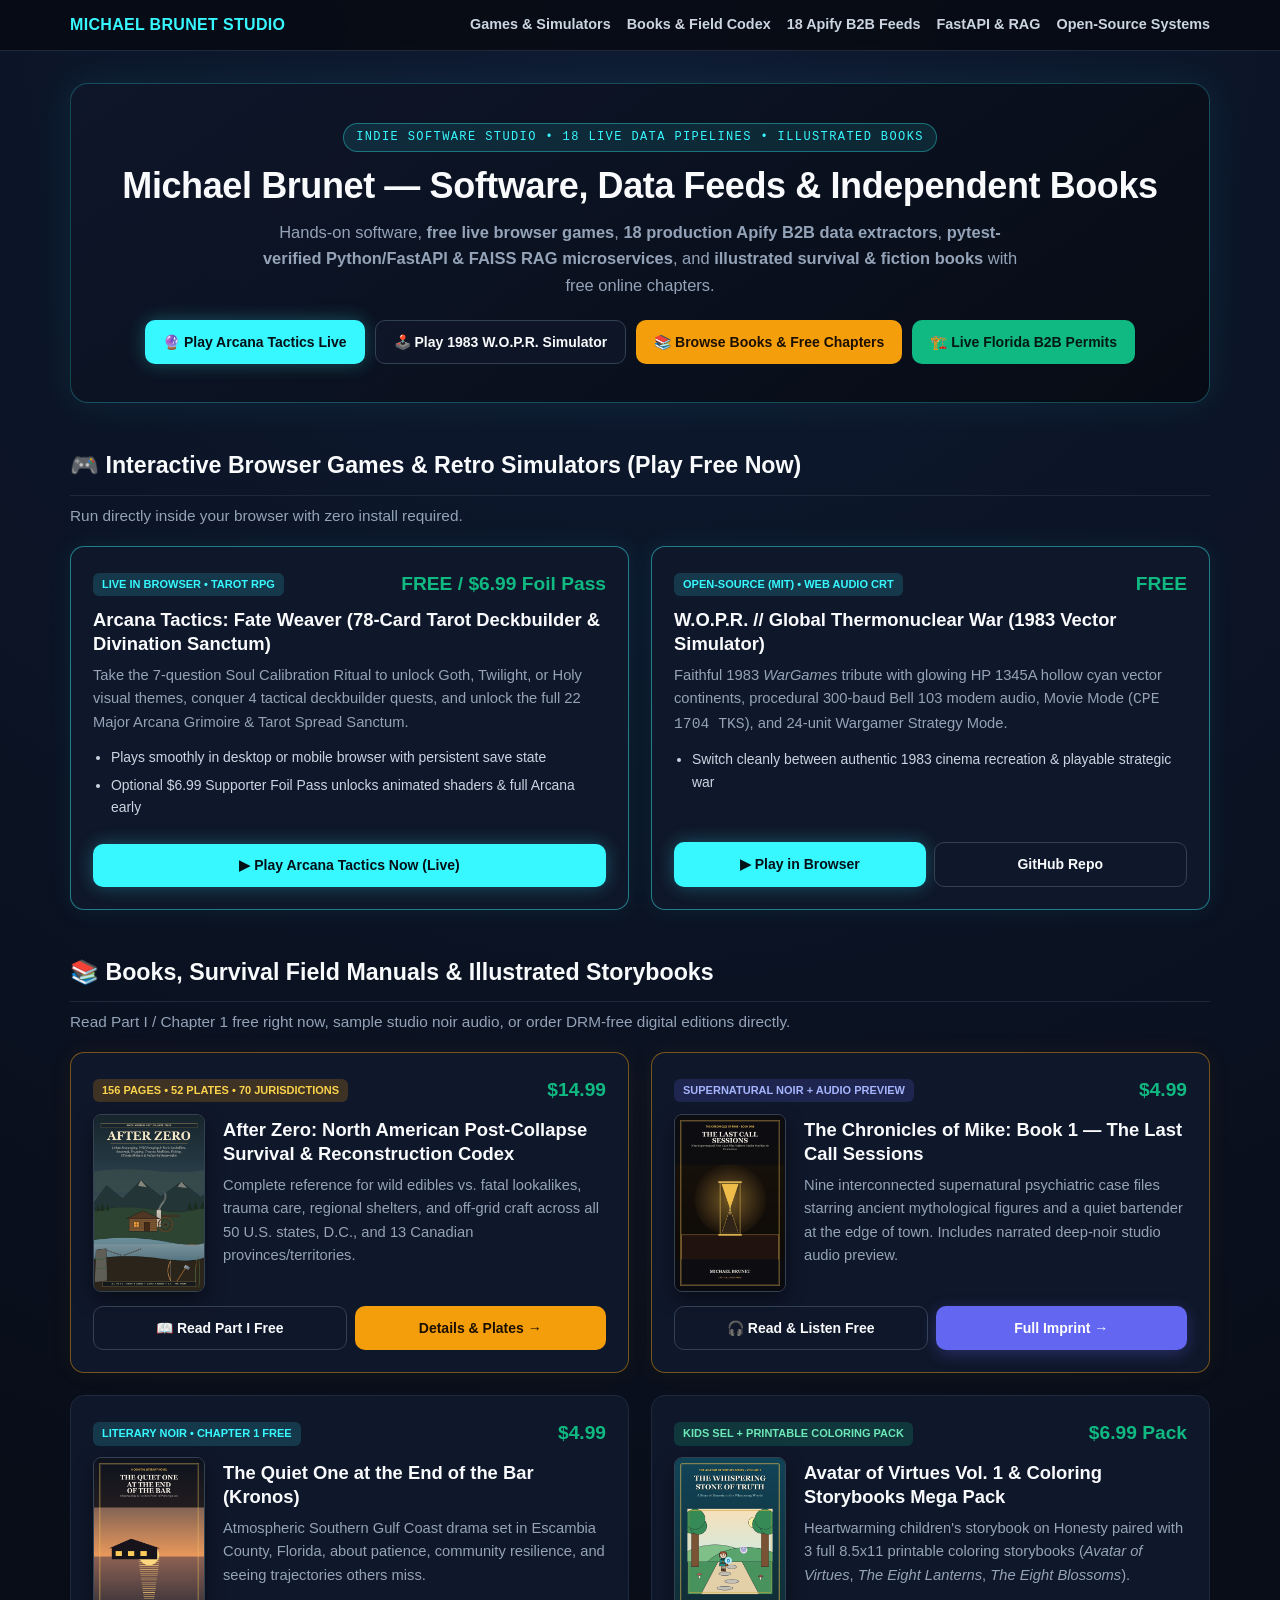
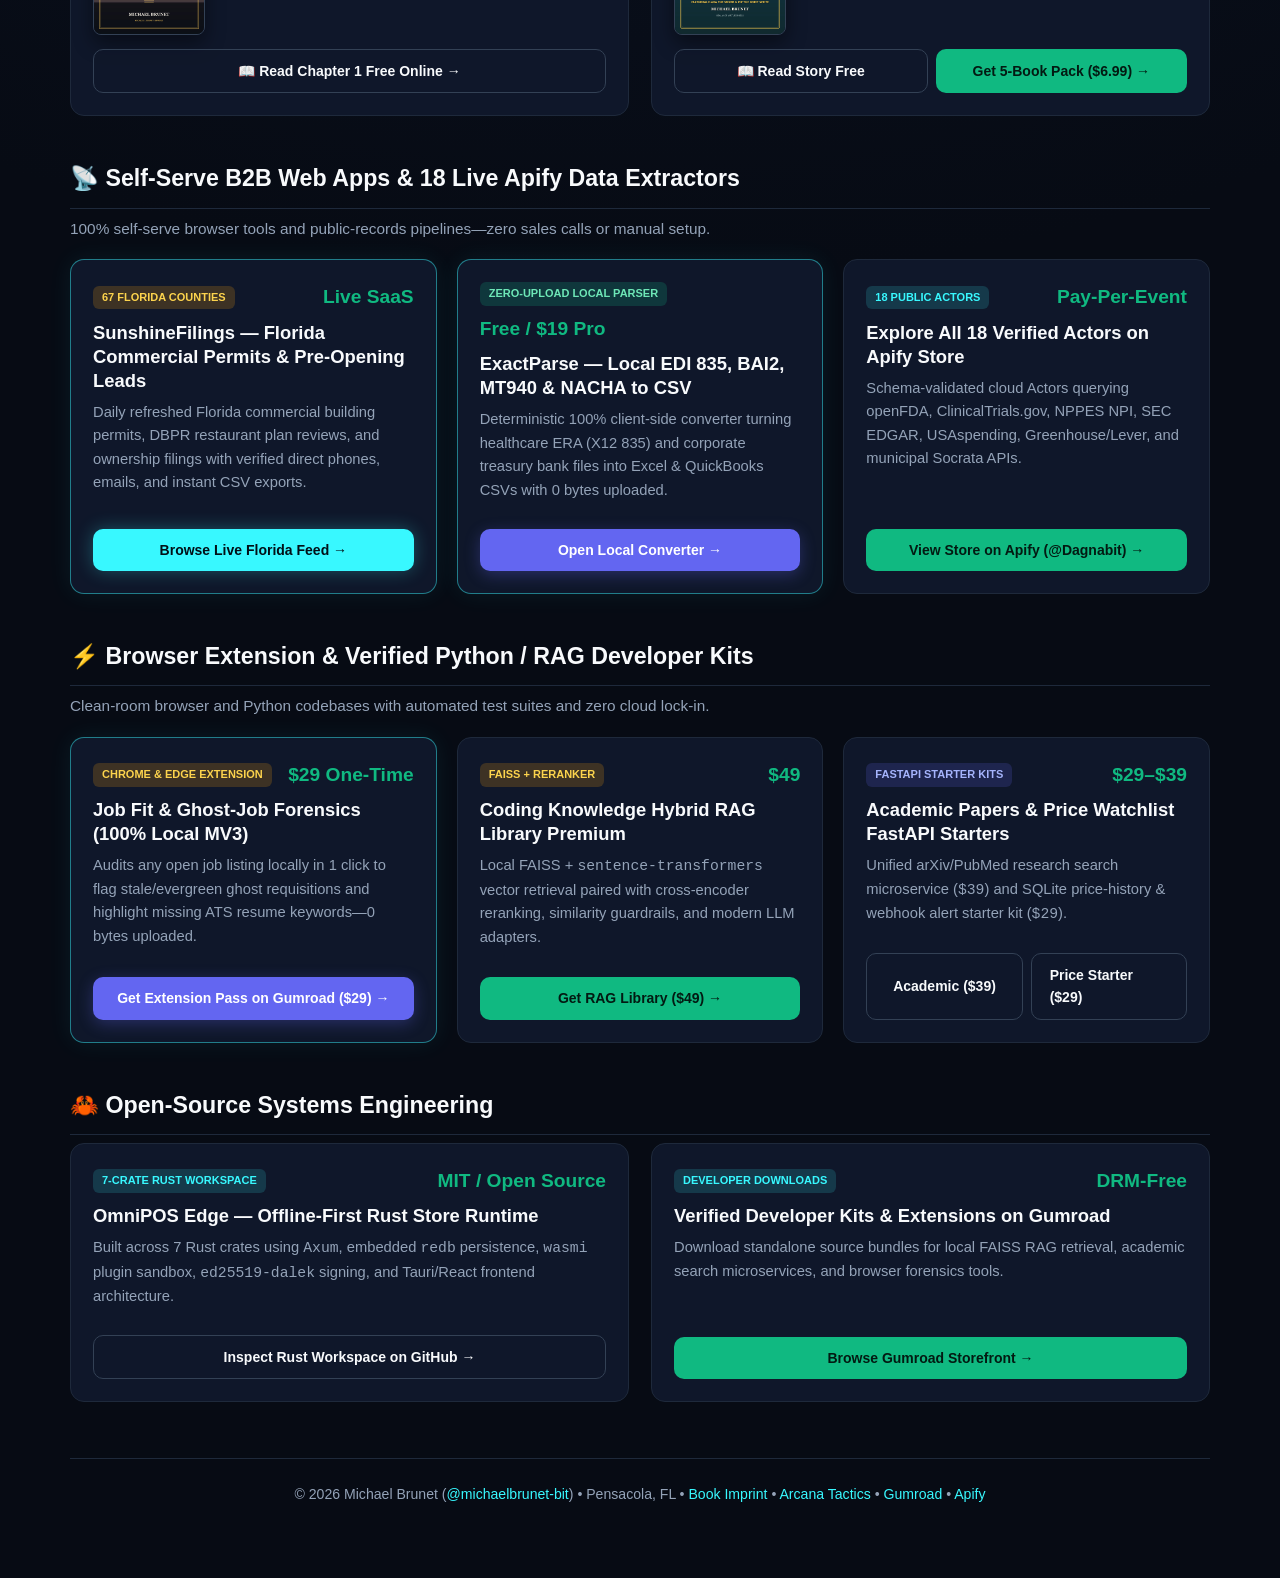
==== commit 1af47472: "Remove placeholder API bundles, add self-serve SunshineFilings and ExactParse links" ====
--- a/index.html
+++ b/index.html
@@ -193,7 +193,7 @@
         <a class="btn btn-cyan" href="https://michaelbrunet-bit.github.io/arcana-tactics/">🔮 Play Arcana Tactics Live</a>
         <a class="btn btn-outline" href="https://michaelbrunet-bit.github.io/GTW-1983-WOPR-Simulator/">🕹️ Play 1983 W.O.P.R. Simulator</a>
         <a class="btn btn-amber" href="https://michaelbrunet-bit.github.io/books/">📚 Browse Books &amp; Free Chapters</a>
-        <a class="btn btn-emerald" href="https://brunetmike.gumroad.com/l/hqenev" target="_blank" rel="noopener">💎 7-in-1 Software Bundle ($149)</a>
+        <a class="btn btn-emerald" href="https://sunshinefilings.com" target="_blank" rel="noopener">🏗️ Live Florida B2B Permits</a>
       </div>
     </header>
 
@@ -304,87 +304,63 @@
       </div>
     </div>
 
-    <h2 class="section-title" id="data-feeds">📡 18 Live Cloud Data Pipelines &amp; $299/mo Done-For-You B2B Feeds</h2>
-    <p class="section-lead">Skip building scrapers or configuring dashboards—run my 18 public Pay-Per-Event Actors directly on Apify or request a weekly Done-For-You CSV/Google Sheet feed.</p>
+    <h2 class="section-title" id="data-feeds">📡 Self-Serve B2B Web Apps &amp; 18 Live Apify Data Extractors</h2>
+    <p class="section-lead">100% self-serve browser tools and public-records pipelines—zero sales calls or manual setup.</p>
     <div class="grid">
-      <div class="card">
-        <div>
-          <div class="badge-row"><span class="tag hot">RECRUITING &amp; STAFFING</span><span class="price">$299/mo DFY</span></div>
-          <h3>ATS Company Hiring Signals &amp; Tech Stacks</h3>
-          <p>Weekly CSV/Sheet tracking live engineering requisitions across Greenhouse, Ashby, and Lever boards via public Actor <code>Dagnabit/ats-company-hiring-signal-lead-enricher</code>.</p>
-        </div>
-        <a class="btn btn-cyan" href="mailto:michael.brunet@gmail.com?subject=Free%2025-Row%20Data%20Sample%20Request%20(ATS%20Hiring%20Signals)">Request Free 25-Row Sample →</a>
-      </div>
-      <div class="card">
-        <div>
-          <div class="badge-row"><span class="tag hot">COMMERCIAL CONTRACTORS</span><span class="price">$299/mo DFY</span></div>
-          <h3>High-Valuation Municipal Building Permits</h3>
-          <p>Fresh commercial roofing, solar, HVAC, and GC permit filings enriched from city open-data feeds (Austin, Seattle, Chicago) ready for immediate outreach.</p>
-        </div>
-        <a class="btn btn-cyan" href="mailto:michael.brunet@gmail.com?subject=Free%2025-Row%20Data%20Sample%20Request%20(Commercial%20Permits)">Request Free 25-Row Sample →</a>
+      <div class="card featured">
+        <div>
+          <div class="badge-row"><span class="tag hot">67 FLORIDA COUNTIES</span><span class="price">Live SaaS</span></div>
+          <h3>SunshineFilings — Florida Commercial Permits &amp; Pre-Opening Leads</h3>
+          <p>Daily refreshed Florida commercial building permits, DBPR restaurant plan reviews, and ownership filings with verified direct phones, emails, and instant CSV exports.</p>
+        </div>
+        <a class="btn btn-cyan" href="https://sunshinefilings.com" target="_blank" rel="noopener">Browse Live Florida Feed →</a>
+      </div>
+      <div class="card featured">
+        <div>
+          <div class="badge-row"><span class="tag green">ZERO-UPLOAD LOCAL PARSER</span><span class="price">Free / $19 Pro</span></div>
+          <h3>ExactParse — Local EDI 835, BAI2, MT940 &amp; NACHA to CSV</h3>
+          <p>Deterministic 100% client-side converter turning healthcare ERA (X12 835) and corporate treasury bank files into Excel &amp; QuickBooks CSVs with 0 bytes uploaded.</p>
+        </div>
+        <a class="btn btn-indigo" href="https://exactparse.com" target="_blank" rel="noopener">Open Local Converter →</a>
       </div>
       <div class="card">
         <div>
           <div class="badge-row"><span class="tag free">18 PUBLIC ACTORS</span><span class="price">Pay-Per-Event</span></div>
           <h3>Explore All 18 Verified Actors on Apify Store</h3>
-          <p>Schema-validated cloud Actors covering SaaS pricing diffs, SEC EDGAR signals, regulatory/healthcare registries, and job feeds—ready for cURL, Python, or MCP agents.</p>
+          <p>Schema-validated cloud Actors querying openFDA, ClinicalTrials.gov, NPPES NPI, SEC EDGAR, USAspending, Greenhouse/Lever, and municipal Socrata APIs.</p>
         </div>
         <a class="btn btn-emerald" href="https://apify.com/dagnabit" target="_blank" rel="noopener">View Store on Apify (@Dagnabit) →</a>
       </div>
     </div>
 
-    <h2 class="section-title" id="apis">⚡ Chrome Extension &amp; Production Python / FastAPI Microservices</h2>
-    <p class="section-lead">Audited, clean-room FastAPI codebases with automated <code>pytest</code> suites, Dockerfiles, and modern 2026 LLM/RAG integration.</p>
+    <h2 class="section-title" id="apis">⚡ Browser Extension &amp; Verified Python / RAG Developer Kits</h2>
+    <p class="section-lead">Clean-room browser and Python codebases with automated test suites and zero cloud lock-in.</p>
     <div class="grid">
       <div class="card featured">
         <div>
-          <div class="badge-row"><span class="tag hot">CHROME &amp; EDGE EXTENSION</span><span class="price">$29</span></div>
-          <h3>Stealth Job Fit &amp; Ghost-Job Forensics (Indeed &amp; LinkedIn)</h3>
-          <p>Spots stale/reposted ghost job requisitions directly inside search results using age, repost frequency, and salary disclosure forensics.</p>
-        </div>
-        <a class="btn btn-indigo" href="https://brunetmike.gumroad.com/l/uckkb" target="_blank" rel="noopener">Get Extension on Gumroad ($29) →</a>
-      </div>
-      <div class="card">
-        <div>
-          <div class="badge-row"><span class="tag hot">2026 LLM + FAISS</span><span class="price">$49</span></div>
+          <div class="badge-row"><span class="tag hot">CHROME &amp; EDGE EXTENSION</span><span class="price">$29 One-Time</span></div>
+          <h3>Job Fit &amp; Ghost-Job Forensics (100% Local MV3)</h3>
+          <p>Audits any open job listing locally in 1 click to flag stale/evergreen ghost requisitions and highlight missing ATS resume keywords—0 bytes uploaded.</p>
+        </div>
+        <a class="btn btn-indigo" href="https://brunetmike.gumroad.com/l/uckkb" target="_blank" rel="noopener">Get Extension Pass on Gumroad ($29) →</a>
+      </div>
+      <div class="card">
+        <div>
+          <div class="badge-row"><span class="tag hot">FAISS + RERANKER</span><span class="price">$49</span></div>
           <h3>Coding Knowledge Hybrid RAG Library Premium</h3>
-          <p>Local FAISS + <code>sentence-transformers</code> vector retrieval paired with similarity guardrails and <code>gemini-2.5-flash</code> / <code>gpt-4.1-mini</code> / <code>qwen3-coder-30b</code>.</p>
+          <p>Local FAISS + <code>sentence-transformers</code> vector retrieval paired with cross-encoder reranking, similarity guardrails, and modern LLM adapters.</p>
         </div>
         <a class="btn btn-emerald" href="https://brunetmike.gumroad.com/l/rzuiln" target="_blank" rel="noopener">Get RAG Library ($49) →</a>
       </div>
       <div class="card">
         <div>
-          <div class="badge-row"><span class="tag">FASTAPI MICROSERVICE</span><span class="price">$69</span></div>
-          <h3>Cross-Domain Sentiment &amp; Credibility Engine</h3>
-          <p>Aspect-level sentiment analysis combined with source-credibility weighting, manipulation scoring, and FastAPI REST endpoints.</p>
-        </div>
-        <a class="btn btn-emerald" href="https://brunetmike.gumroad.com/l/ugtvbv" target="_blank" rel="noopener">Get Sentiment API ($69) →</a>
-      </div>
-      <div class="card">
-        <div>
-          <div class="badge-row"><span class="tag">FASTAPI MICROSERVICE</span><span class="price">$59</span></div>
-          <h3>Contact Enrichment &amp; Skip-Tracing API</h3>
-          <p>Multi-source B2B contact normalization, entity resolution, and confidence-graded phone/email verification with tests.</p>
-        </div>
-        <a class="btn btn-emerald" href="https://brunetmike.gumroad.com/l/qezac" target="_blank" rel="noopener">Get Enrichment API ($59) →</a>
-      </div>
-      <div class="card">
-        <div>
-          <div class="badge-row"><span class="tag">FASTAPI MICROSERVICE</span><span class="price">$49</span></div>
-          <h3>Real Estate Motivated-Seller Leads API</h3>
-          <p>Property signal aggregation and distress/equity scoring microservice with RapidAPI-ready API-key middleware.</p>
-        </div>
-        <a class="btn btn-emerald" href="https://brunetmike.gumroad.com/l/uaewfq" target="_blank" rel="noopener">Get Real Estate API ($49) →</a>
-      </div>
-      <div class="card">
-        <div>
-          <div class="badge-row"><span class="tag">RESEARCH &amp; RETAIL APIS</span><span class="price">$29–$39</span></div>
-          <h3>Academic Papers &amp; E-Commerce Price Monitor APIs</h3>
-          <p>Unified arXiv/PubMed/Crossref research search (<code>$39</code>) and multi-retailer webhook price monitor (<code>$29</code>), or save 54% with the 7-in-1 Master Bundle.</p>
+          <div class="badge-row"><span class="tag">FASTAPI STARTER KITS</span><span class="price">$29–$39</span></div>
+          <h3>Academic Papers &amp; Price Watchlist FastAPI Starters</h3>
+          <p>Unified arXiv/PubMed research search microservice (<code>$39</code>) and SQLite price-history &amp; webhook alert starter kit (<code>$29</code>).</p>
         </div>
         <div style="display:flex; gap:8px; flex-wrap:wrap;">
           <a class="btn btn-outline" style="flex:1;" href="https://brunetmike.gumroad.com/l/qjdudp" target="_blank" rel="noopener">Academic ($39)</a>
-          <a class="btn btn-outline" style="flex:1;" href="https://brunetmike.gumroad.com/l/wcsjlz" target="_blank" rel="noopener">Price Monitor ($29)</a>
+          <a class="btn btn-outline" style="flex:1;" href="https://brunetmike.gumroad.com/l/wcsjlz" target="_blank" rel="noopener">Price Starter ($29)</a>
         </div>
       </div>
     </div>
@@ -401,11 +377,11 @@
       </div>
       <div class="card">
         <div>
-          <div class="badge-row"><span class="tag free">FULL STOREFRONT</span><span class="price">Save 54%</span></div>
-          <h3>Complete 7-in-1 Software Master Bundle on Gumroad</h3>
-          <p>Bundle the Chrome Ghost-Job Forensics extension alongside the verified Python/FastAPI/FAISS RAG microservices in a single purchase.</p>
-        </div>
-        <a class="btn btn-emerald" href="https://brunetmike.gumroad.com/l/hqenev" target="_blank" rel="noopener">Unlock 7-in-1 Bundle ($149) →</a>
+          <div class="badge-row"><span class="tag free">DEVELOPER DOWNLOADS</span><span class="price">DRM-Free</span></div>
+          <h3>Verified Developer Kits &amp; Extensions on Gumroad</h3>
+          <p>Download standalone source bundles for local FAISS RAG retrieval, academic search microservices, and browser forensics tools.</p>
+        </div>
+        <a class="btn btn-emerald" href="https://brunetmike.gumroad.com" target="_blank" rel="noopener">Browse Gumroad Storefront →</a>
       </div>
     </div>
 
